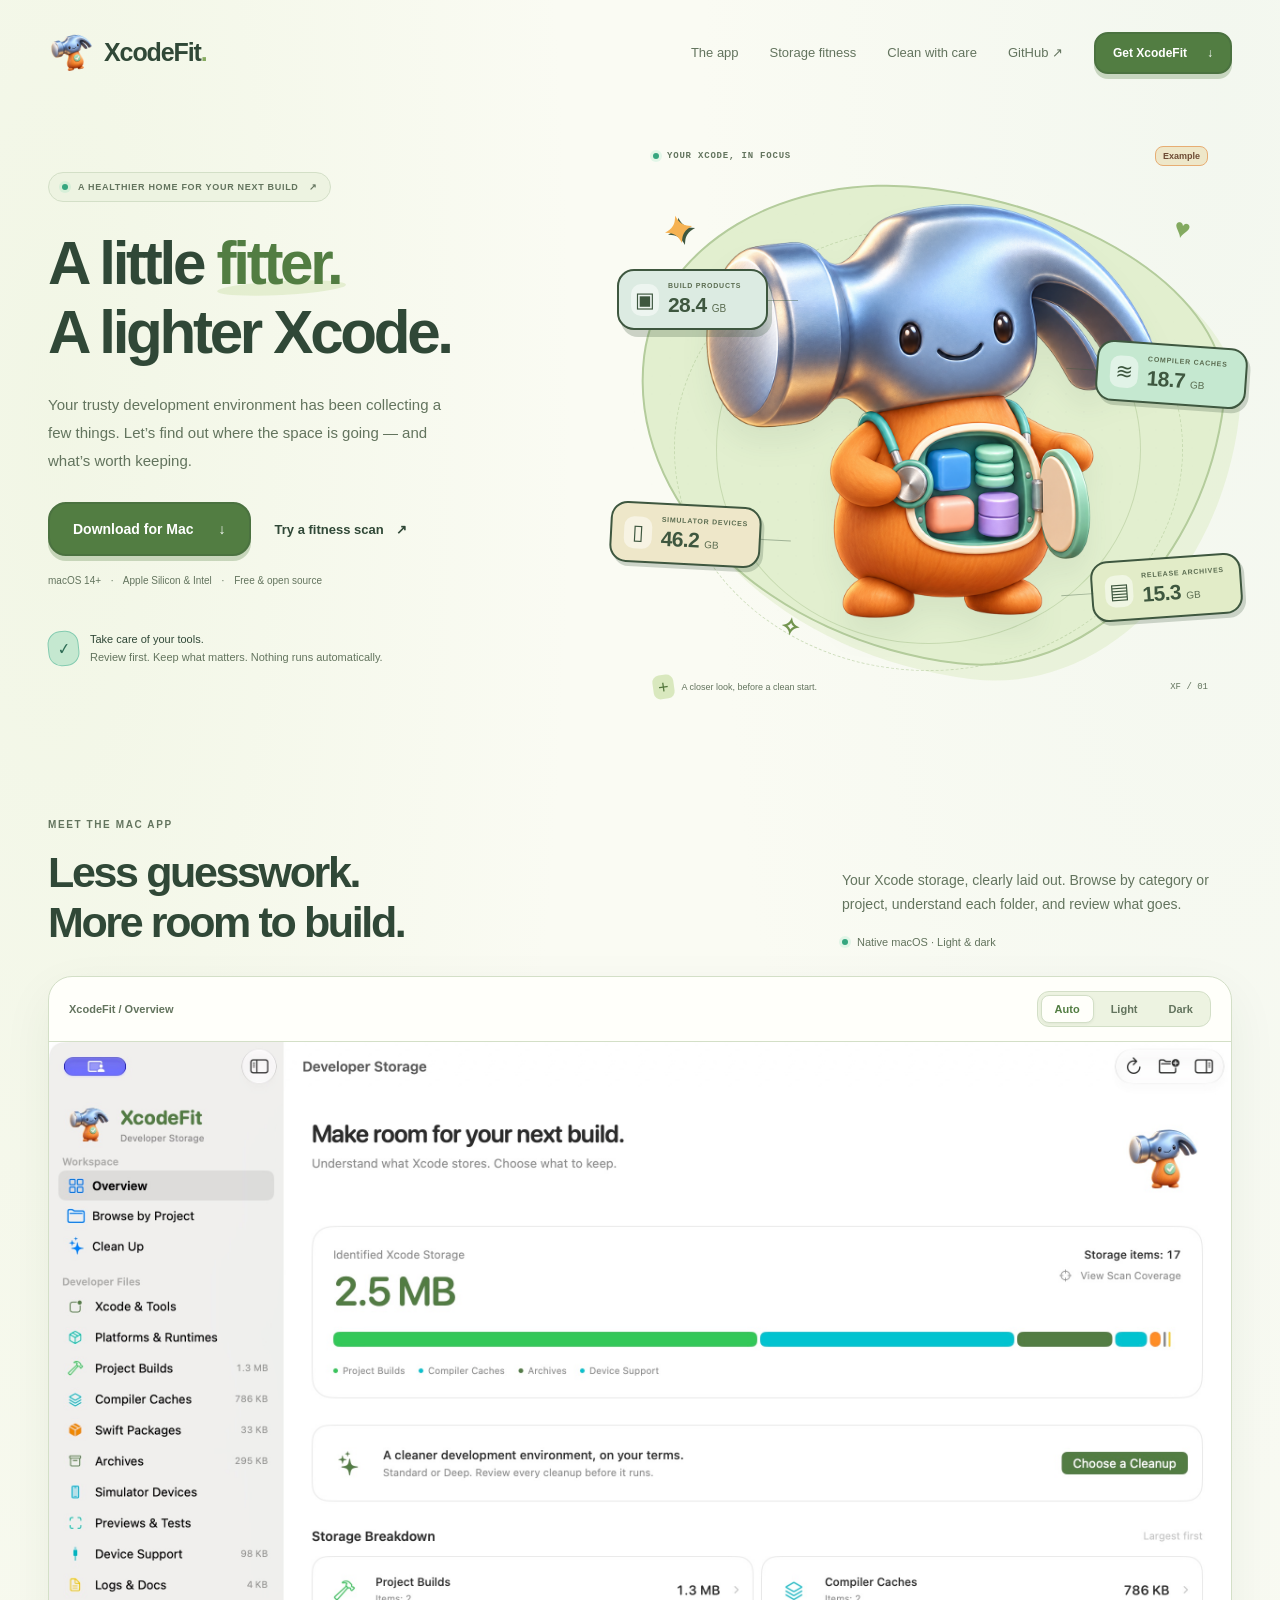
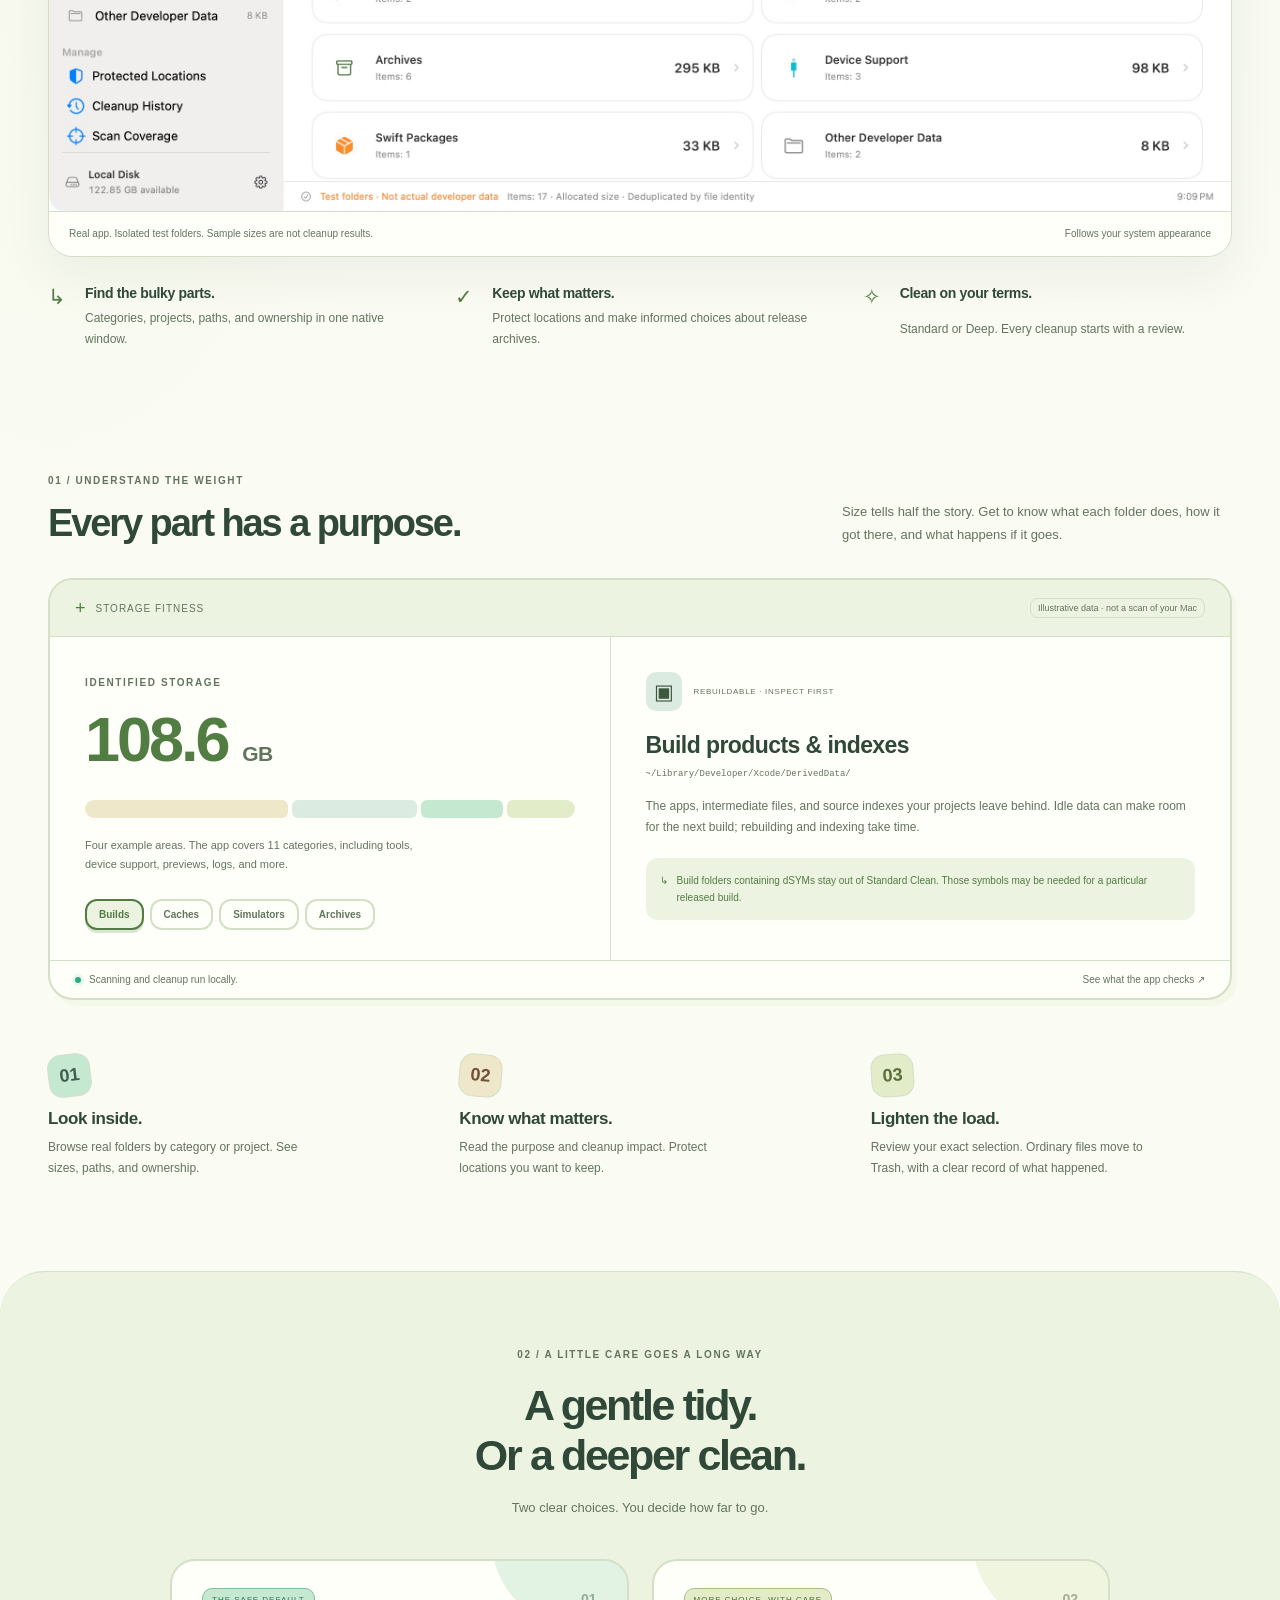
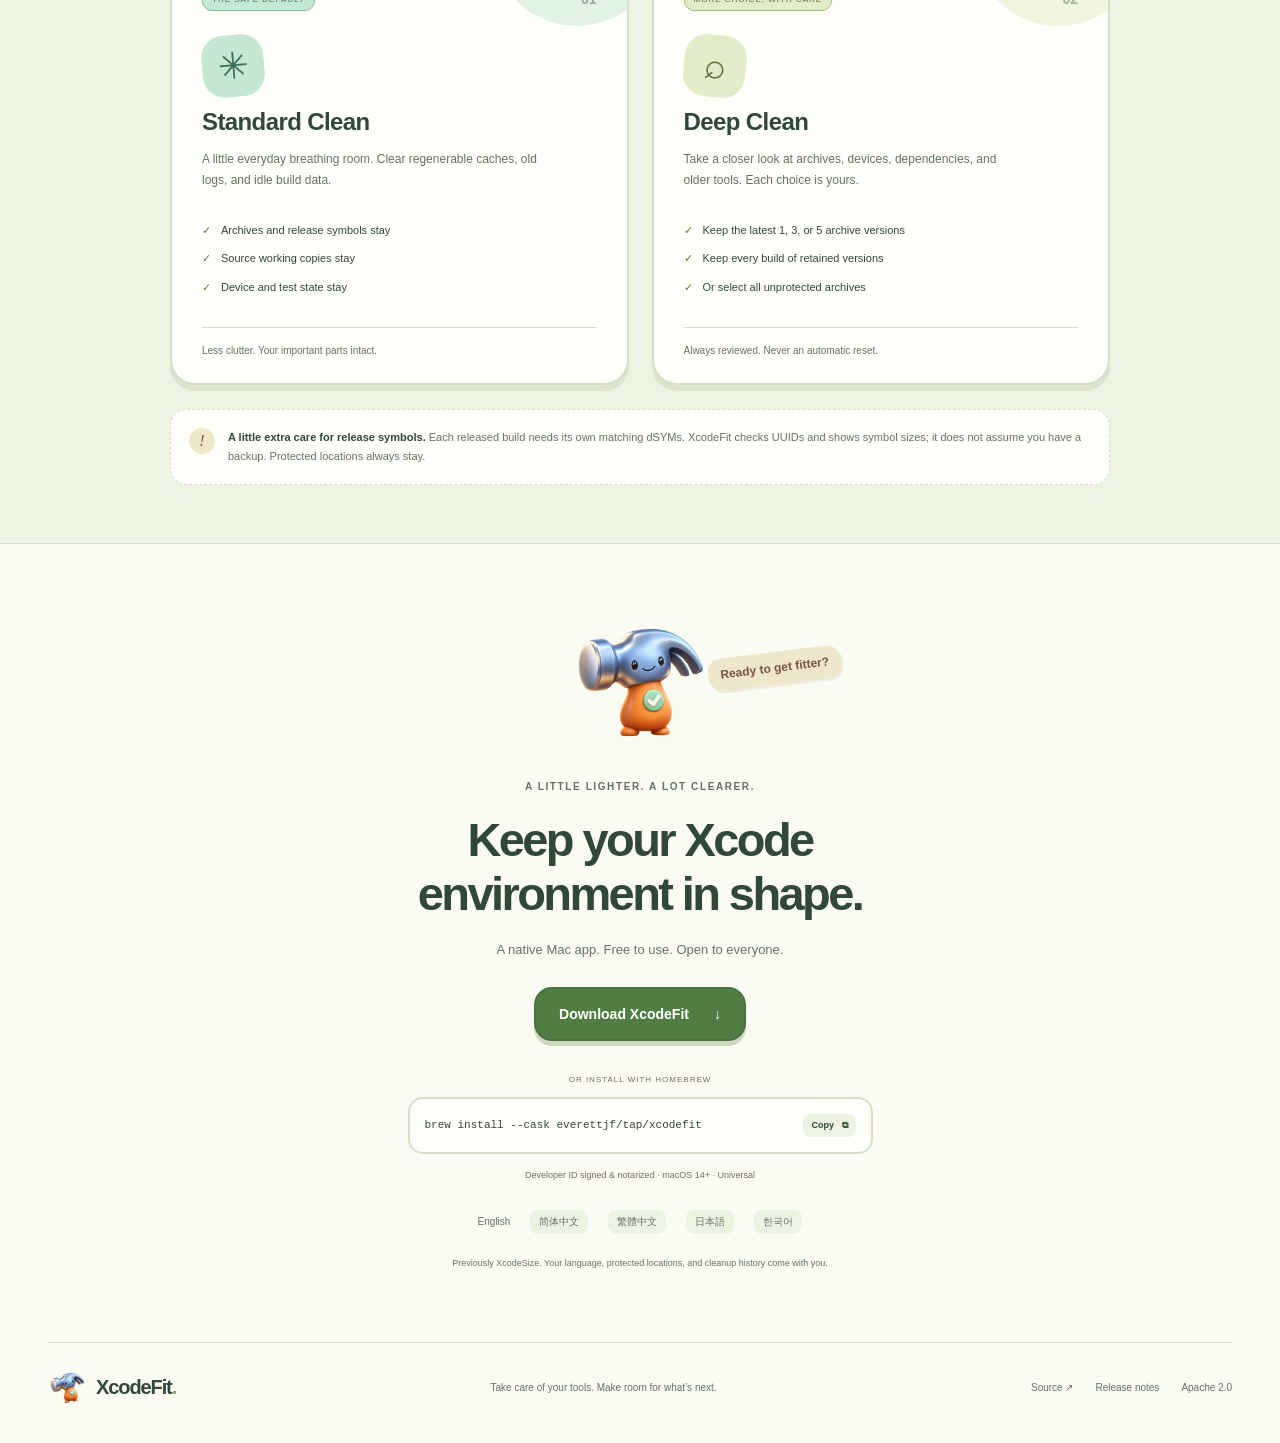
==== web/index.html @ 90e0c16e "Use version-independent download and release links" ====
<!doctype html>
<!-- SPDX-License-Identifier: Apache-2.0 -->
<html lang="en">
<head>
  <meta charset="utf-8"><meta name="viewport" content="width=device-width, initial-scale=1">
  <meta name="color-scheme" content="light dark">
  <meta name="theme-color" content="#fafbf3" media="(prefers-color-scheme: light)"><meta name="theme-color" content="#171717" media="(prefers-color-scheme: dark)">
  <title>XcodeFit — A little fitter. A lighter Xcode.</title>
  <meta name="description" content="Get your Xcode storage in shape. Find bulky builds, caches, simulators and archives, understand their purpose, and clean up with care. Free and open source for Mac.">
  <link rel="canonical" href="https://xnu.app/xcodefit/">
  <meta property="og:title" content="XcodeFit — A little fitter. A lighter Xcode."><meta property="og:description" content="A lighter, fitter home for Xcode. See what's taking space, understand what matters, and choose what to keep."><meta property="og:type" content="website"><meta property="og:url" content="https://xnu.app/xcodefit/"><meta property="og:image" content="https://xnu.app/xcodefit/assets/app-icon.png">
  <link rel="icon" type="image/png" href="assets/app-icon.png"><link rel="stylesheet" href="styles.css?v=e6786cfa52b4"><script src="app.js?v=5af89e132261" defer></script>
</head>
<body>
<a class="skip-link" href="#main">Skip to content</a>
<header class="site-header wrap"><a class="brand" href="#" aria-label="XcodeFit home"><img src="assets/app-icon.png" width="48" height="48" alt=""><span>XcodeFit<span class="brand-dot">.</span></span></a><nav aria-label="Main navigation"><a href="#app">The app</a><a href="#checkup">Storage fitness</a><a href="#care">Clean with care</a><a class="github-link" href="https://github.com/everettjf/xcodefit">GitHub ↗</a><a class="button small" href="#download">Get XcodeFit <span aria-hidden="true">↓</span></a></nav></header>
<main id="main">
<section class="hero wrap" aria-labelledby="hero-title">
  <div class="hero-copy"><a class="eyebrow release-link" href="https://github.com/everettjf/homebrew-tap/releases?q=xcodefit&amp;expanded=true"><span class="status-dot"></span> A HEALTHIER HOME FOR YOUR NEXT BUILD <span aria-hidden="true">↗</span></a>
    <h1 id="hero-title">A little <em>fitter.</em><br>A lighter Xcode.</h1>
    <p class="hero-description">Your trusty development environment has been collecting a few things. Let’s find out where the space is going — and what’s worth keeping.</p>
    <div class="hero-actions"><a class="button" href="https://github.com/everettjf/homebrew-tap/releases?q=xcodefit&amp;expanded=true">Download for Mac <span aria-hidden="true">↓</span></a><button class="text-button" id="start-checkup">Try a fitness scan <span aria-hidden="true">↗</span></button></div>
    <p class="requirements">macOS 14+ <span>·</span> Apple Silicon & Intel <span>·</span> Free & open source</p>
    <div class="quiet-promise"><span class="shield" aria-hidden="true">✓</span><p><strong>Take care of your tools.</strong><br>Review first. Keep what matters. Nothing runs automatically.</p></div>
  </div>
  <div class="checkup-scene" aria-label="Illustrative Xcode storage fitness scan. Select a storage area to learn what it stores.">
    <span class="scene-sticker sticker-star" aria-hidden="true">✦</span><span class="scene-sticker sticker-heart" aria-hidden="true">♥</span><span class="scene-sticker sticker-sparkle" aria-hidden="true">✧</span><div class="scene-grid" aria-hidden="true"></div><div class="orbit orbit-one" aria-hidden="true"></div><div class="orbit orbit-two" aria-hidden="true"></div>
    <div class="scene-label"><span class="status-dot"></span> YOUR XCODE, IN FOCUS <span class="sample-tag">Example</span></div>
    <img class="mascot" src="assets/checkup-mascot.png" width="1280" height="1280" alt="A cheerful, round claw-hammer character opens its belly to reveal colorful storage components, ready to get in shape." fetchpriority="high">
    <div class="scan-line" aria-hidden="true"></div>
    <button class="body-part part-builds" data-part="builds" aria-pressed="true"><span class="part-symbol blue">▣</span><span><small>BUILD PRODUCTS</small><strong>28.4 <i>GB</i></strong></span><span class="part-anchor" aria-hidden="true"></span></button>
    <button class="body-part part-caches" data-part="caches" aria-pressed="false"><span class="part-symbol mint">≋</span><span><small>COMPILER CACHES</small><strong>18.7 <i>GB</i></strong></span><span class="part-anchor" aria-hidden="true"></span></button>
    <button class="body-part part-simulators" data-part="simulators" aria-pressed="false"><span class="part-symbol peach">▯</span><span><small>SIMULATOR DEVICES</small><strong>46.2 <i>GB</i></strong></span><span class="part-anchor" aria-hidden="true"></span></button>
    <button class="body-part part-archives" data-part="archives" aria-pressed="false"><span class="part-symbol violet">▤</span><span><small>RELEASE ARCHIVES</small><strong>15.3 <i>GB</i></strong></span><span class="part-anchor" aria-hidden="true"></span></button>
    <div class="scene-footer"><span class="plus-mark" aria-hidden="true">+</span><span id="scan-status" role="status">A closer look, before a clean start.</span><span class="scene-coordinates" aria-hidden="true">XF / 01</span></div>
  </div>
</section>
<section class="app-showcase wrap" id="app" aria-labelledby="app-title">
  <div class="app-showcase-heading">
    <div><span class="eyebrow">MEET THE MAC APP</span><h2 id="app-title">Less guesswork.<br>More room to build.</h2></div>
    <div class="app-showcase-copy"><p>Your Xcode storage, clearly laid out. Browse by category or project, understand each folder, and review what goes.</p><span class="app-native-note"><span class="status-dot" aria-hidden="true"></span>Native macOS · Light &amp; dark</span></div>
  </div>
  <figure class="app-preview">
    <div class="app-preview-toolbar"><span class="app-preview-label">XcodeFit / Overview</span><div class="appearance-picker" role="group" aria-label="Screenshot appearance"><button type="button" data-app-theme="auto" aria-pressed="true">Auto</button><button type="button" data-app-theme="light" aria-pressed="false">Light</button><button type="button" data-app-theme="dark" aria-pressed="false">Dark</button></div></div>
    <a class="app-screenshot-link" href="assets/screenshots/overview-light.jpg" id="app-screenshot-link" target="_blank" rel="noopener" aria-label="Open full-size XcodeFit overview screenshot">
      <picture id="app-overview-picture">
        <source id="app-overview-dark" media="(prefers-color-scheme: dark)" srcset="assets/screenshots/overview-dark.jpg">
        <img src="assets/screenshots/overview-light.jpg" alt="XcodeFit’s native overview with storage categories, folder sizes, scan coverage, and cleanup access. Captured using isolated test folders." width="2520" height="1640" loading="lazy" decoding="async">
      </picture>
      <span class="app-screenshot-hint" aria-hidden="true">View full size ↗</span>
    </a>
    <figcaption><span>Real app. Isolated test folders. Sample sizes are not cleanup results.</span><span id="preview-appearance" role="status">Follows your system appearance</span></figcaption>
  </figure>
  <div class="app-highlights"><div><span aria-hidden="true">↳</span><h3>Find the bulky parts.</h3><p>Categories, projects, paths, and ownership in one native window.</p></div><div><span aria-hidden="true">✓</span><h3>Keep what matters.</h3><p>Protect locations and make informed choices about release archives.</p></div><div><span aria-hidden="true">✧</span><h3>Clean on your terms.</h3><p>Standard or Deep. Every cleanup starts with a review.</p></div></div>
</section>
<section class="report-section wrap" id="checkup" aria-labelledby="report-title">
  <div class="report-heading"><span class="eyebrow">01 / UNDERSTAND THE WEIGHT</span><h2 id="report-title">Every part has a purpose.</h2><p>Size tells half the story. Get to know what each folder does, how it got there, and what happens if it goes.</p></div>
  <div class="report" aria-label="Interactive example report">
    <div class="report-top"><span><span class="plus-mark" aria-hidden="true">+</span> STORAGE FITNESS</span><span class="sample-tag">Illustrative data · not a scan of your Mac</span></div>
    <div class="report-content"><div class="report-summary"><span class="eyebrow">IDENTIFIED STORAGE</span><div class="total">108.6 <span>GB</span></div><div class="storage-bar" aria-label="Example storage: simulators 46.2 GB, builds 28.4 GB, caches 18.7 GB, archives 15.3 GB"><i class="peach"></i><i class="blue"></i><i class="mint"></i><i class="violet"></i></div><p>Four example areas. The app covers 11 categories, including tools, device support, previews, logs, and more.</p><div class="report-tabs" role="tablist" aria-label="Storage area"><button id="tab-builds" data-report-part="builds" role="tab" aria-selected="true" aria-controls="part-detail">Builds</button><button id="tab-caches" data-report-part="caches" role="tab" aria-selected="false" aria-controls="part-detail" tabindex="-1">Caches</button><button id="tab-simulators" data-report-part="simulators" role="tab" aria-selected="false" aria-controls="part-detail" tabindex="-1">Simulators</button><button id="tab-archives" data-report-part="archives" role="tab" aria-selected="false" aria-controls="part-detail" tabindex="-1">Archives</button></div></div>
    <div class="part-detail" id="part-detail" role="tabpanel" aria-labelledby="tab-builds" tabindex="0"><div class="detail-title"><span class="part-symbol blue" id="detail-icon" aria-hidden="true">▣</span><span class="detail-tag" id="detail-tag">REBUILDABLE · INSPECT FIRST</span></div><h3 id="detail-name">Build products & indexes</h3><code id="detail-path">~/Library/Developer/Xcode/DerivedData/</code><p id="detail-description">The apps, intermediate files, and source indexes your projects leave behind. Idle data can make room for the next build; rebuilding and indexing take time.</p><div class="care-note"><span aria-hidden="true">↳</span><span id="detail-care">Build folders containing dSYMs stay out of Standard Clean. Those symbols may be needed for a particular released build.</span></div></div></div>
    <div class="report-bottom"><span><span class="status-dot"></span> Scanning and cleanup run locally.</span><a href="https://github.com/everettjf/xcodefit/blob/main/docs/STORAGE.md#browse">See what the app checks ↗</a></div>
  </div>
</section>
<section class="process wrap" aria-label="How XcodeFit works"><div><span class="step-number">01</span><h3>Look inside.</h3><p>Browse real folders by category or project. See sizes, paths, and ownership.</p></div><div><span class="step-number">02</span><h3>Know what matters.</h3><p>Read the purpose and cleanup impact. Protect locations you want to keep.</p></div><div><span class="step-number">03</span><h3>Lighten the load.</h3><p>Review your exact selection. Ordinary files move to Trash, with a clear record of what happened.</p></div></section>
<section class="care-section" id="care"><div class="wrap"><div class="section-intro"><span class="eyebrow">02 / A LITTLE CARE GOES A LONG WAY</span><h2>A gentle tidy.<br>Or a deeper clean.</h2><p>Two clear choices. You decide how far to go.</p></div><div class="care-cards"><article class="care-card standard"><div class="card-top"><span class="pill">THE SAFE DEFAULT</span><span class="card-number">01</span></div><span class="care-icon" aria-hidden="true">✳</span><h3>Standard Clean</h3><p>A little everyday breathing room. Clear regenerable caches, old logs, and idle build data.</p><ul><li>Archives and release symbols stay</li><li>Source working copies stay</li><li>Device and test state stay</li></ul><div class="card-foot">Less clutter. Your important parts intact.</div></article><article class="care-card deep"><div class="card-top"><span class="pill">MORE CHOICE, WITH CARE</span><span class="card-number">02</span></div><span class="care-icon" aria-hidden="true">⌕</span><h3>Deep Clean</h3><p>Take a closer look at archives, devices, dependencies, and older tools. Each choice is yours.</p><ul><li>Keep the latest 1, 3, or 5 archive versions</li><li>Keep every build of retained versions</li><li>Or select all unprotected archives</li></ul><div class="card-foot">Always reviewed. Never an automatic reset.</div></article></div><div class="symbol-note"><span class="symbol-badge" aria-hidden="true">!</span><p><strong>A little extra care for release symbols.</strong> Each released build needs its own matching dSYMs. XcodeFit checks UUIDs and shows symbol sizes; it does not assume you have a backup. Protected locations always stay.</p></div></div></section>
<section class="download-section wrap" id="download" aria-labelledby="download-title"><div class="download-art"><img src="assets/app-icon.png" width="180" height="180" alt="XcodeFit's smiling, chubby claw-hammer app icon" loading="lazy"><span class="handwritten">Ready to get fitter?</span></div><span class="eyebrow">A LITTLE LIGHTER. A LOT CLEARER.</span><h2 id="download-title">Keep your Xcode<br>environment in shape.</h2><p>A native Mac app. Free to use. Open to everyone.</p><a class="button" href="https://github.com/everettjf/homebrew-tap/releases?q=xcodefit&amp;expanded=true">Download XcodeFit<span aria-hidden="true">↓</span></a><div class="install"><span>OR INSTALL WITH HOMEBREW</span><div class="terminal"><code id="install-command">brew install --cask everettjf/tap/xcodefit</code><button id="copy-command" aria-label="Copy Homebrew install command">Copy <span aria-hidden="true">⧉</span></button></div><span id="copy-status" role="status">Developer ID signed & notarized · macOS 14+ · Universal</span></div><div class="languages" aria-label="App languages">English <span>简体中文</span><span>繁體中文</span><span>日本語</span><span>한국어</span></div><p class="migration-note">Previously XcodeSize. Your language, protected locations, and cleanup history come with you.</p></section>
</main>
<footer class="site-footer wrap"><a class="brand" href="#"><img src="assets/app-icon.png" width="40" height="40" alt=""><span>XcodeFit<span class="brand-dot">.</span></span></a><p>Take care of your tools. Make room for what’s next.</p><div><a href="https://github.com/everettjf/xcodefit">Source ↗</a><a href="https://github.com/everettjf/homebrew-tap/releases?q=xcodefit&amp;expanded=true">Release notes</a><a href="https://github.com/everettjf/xcodefit/blob/main/LICENSE">Apache 2.0</a></div></footer>
</body></html>
---- web/styles.css ----
/* SPDX-License-Identifier: Apache-2.0 */
:root{color-scheme:light dark;--bg:#fafbf3;--surface:#fffffa;--soft:#edf3e1;--ink:#304837;--muted:#63745e;--accent:#527d42;--line:#d3dfc7;--mint:#c5e8d0;--blue:#dcebe2;--peach:#eee7c9;--violet:#e2ecc8;--shadow:0 8px 0 #78946018;--hero:#dcecc9;--note:#f3efda;--paper:#fffffa;--sticker-ink:#3e573f;--scene-fill:#e2efcf;--scene-edge:#b4cc9c;--scene-glow:#edf3dd;--pink:#d9e8be}
*{box-sizing:border-box}html{scroll-behavior:smooth;scroll-padding-top:45px}body{margin:0;background:var(--bg);color:var(--ink);font-family:-apple-system,BlinkMacSystemFont,"Segoe UI",sans-serif;-webkit-font-smoothing:antialiased}a{color:inherit;text-decoration:none}button{font:inherit;color:inherit;cursor:pointer}button,a{-webkit-tap-highlight-color:transparent}button:focus-visible,a:focus-visible,[tabindex]:focus-visible{outline:3px solid var(--accent);outline-offset:5px}button{border:0}img{display:block;max-width:100%;height:auto}p{line-height:1.75}h1,h2,h3,p{margin:0}h1,h2{font-weight:520;letter-spacing:-.055em}h3{letter-spacing:-.025em}code{font-family:ui-monospace,SFMono-Regular,Menlo,monospace}.wrap{width:min(1200px,calc(100% - 96px));margin-inline:auto}.skip-link{position:fixed;top:-100px;left:20px;z-index:99;padding:15px;background:var(--surface)}.skip-link:focus{top:12px}.site-header{height:110px;display:flex;align-items:center;justify-content:space-between}.brand{display:inline-flex;align-items:center;gap:8px;font-size:25px;letter-spacing:-1.1px;font-weight:700}.brand-dot{color:var(--accent)}.site-header nav{display:flex;gap:31px;align-items:center;font-size:13px;font-weight:500}.site-header nav>a:not(.button){color:var(--muted)}.site-header nav>a:hover{color:var(--accent)}.button{background:var(--accent);color:#fff;display:inline-flex;align-items:center;justify-content:center;gap:25px;border-radius:9px;padding:17px 23px;font-size:14px;font-weight:600;box-shadow:0 4px 9px #15543f12;transition:transform .2s,box-shadow .2s}.button:hover{transform:translateY(-2px);box-shadow:0 8px 20px #15543f26}.button.small{padding:12px 17px;font-size:12px;gap:20px}.eyebrow{font-size:10px;font-weight:600;letter-spacing:1.6px;color:var(--muted)}.status-dot{display:inline-block;width:6px;height:6px;border-radius:50%;background:#63a588;box-shadow:0 0 0 3px #63a58812;flex-shrink:0}.hero{display:grid;grid-template-columns:1fr 1.08fr;gap:15px;align-items:center;min-height:660px;padding:39px 0 70px}.hero-copy{padding-bottom:5px;position:relative;z-index:2}.release-link{display:inline-flex;align-items:center;gap:10px;font-size:9px;letter-spacing:1.1px}.hero h1{font-size:clamp(50px,4.7vw,68px);line-height:1.08;margin:27px 0 24px}.hero h1 em{font-family:Georgia,"Times New Roman",serif;color:var(--accent);font-weight:400;letter-spacing:-3.5px}.hero-description{font-size:15px;color:var(--muted);max-width:410px;line-height:1.85}.hero-actions{display:flex;gap:24px;align-items:center;margin-top:28px}.text-button{background:none;padding:12px 0;font-size:13px;font-weight:600;display:inline-flex;gap:12px}.text-button:hover{color:var(--accent)}.requirements{font-size:10px;color:var(--muted);margin-top:16px}.requirements span{margin-inline:7px}.quiet-promise{display:flex;gap:11px;margin-top:40px;align-items:center}.quiet-promise p{font-size:11px;line-height:1.65;color:var(--muted)}.quiet-promise strong{color:var(--ink);font-weight:500}.shield{width:31px;height:35px;display:grid;place-items:center;background:var(--soft);border:1px solid var(--line);border-radius:8px 8px 12px 12px;color:var(--accent)}.checkup-scene{position:relative;height:555px;isolation:isolate;border-radius:30px;background:radial-gradient(ellipse at 50% 47%,var(--hero) 0%,transparent 68%)}.scene-grid{position:absolute;inset:25px 0;background-image:radial-gradient(var(--line) .9px,transparent .9px);background-size:18px 18px;mask-image:radial-gradient(ellipse,#000 15%,transparent 70%);z-index:-2}.orbit{position:absolute;border:1px solid var(--line);border-radius:50%;z-index:-1;left:15%;right:15%;top:20%;bottom:10%}.orbit-two{inset:15% 8% 5%;border-style:dashed;opacity:.5}.mascot{width:495px;height:495px;object-fit:contain;position:absolute;top:20px;left:50%;transform:translateX(-50%);animation:breathe 6s ease-in-out infinite;filter:drop-shadow(0 18px 13px #254a3610)}.scene-label{position:absolute;top:2px;left:28px;right:24px;display:flex;gap:8px;align-items:center;font-family:ui-monospace,monospace;font-size:9px;letter-spacing:.8px;color:var(--muted)}.sample-tag{font:9px -apple-system,BlinkMacSystemFont,sans-serif;color:var(--muted);background:var(--soft);border:1px solid var(--line);padding:4px 7px;border-radius:4px;letter-spacing:0}.scene-label .sample-tag{margin-left:auto}.body-part{position:absolute;z-index:3;background:var(--paper);border:1px solid var(--line);box-shadow:var(--shadow);border-radius:10px;display:flex;align-items:center;gap:9px;text-align:left;padding:11px 12px;min-width:151px;transition:transform .25s,border-color .25s}.body-part:hover,.body-part[aria-pressed=true]{transform:translateY(-3px);border-color:var(--accent)}.body-part small{display:block;font-size:7px;letter-spacing:.75px;color:var(--muted);margin-bottom:4px;font-weight:600}.body-part strong{font-size:21px;font-weight:550;letter-spacing:-.6px;font-variant-numeric:tabular-nums}.body-part i{font-size:10px;font-style:normal;letter-spacing:0;color:var(--muted);font-weight:400}.part-symbol{display:inline-grid;place-items:center;flex-shrink:0;width:28px;height:32px;border-radius:7px;font-size:21px;color:#34534c}.blue{background:var(--blue)}.mint{background:var(--mint)}.peach{background:var(--peach)}.violet{background:var(--violet)}.part-builds{top:130px;left:-8px}.part-caches{top:200px;right:-15px}.part-simulators{bottom:134px;left:-15px}.part-archives{bottom:81px;right:-10px}.part-anchor{position:absolute;width:32px;height:1px;top:50%;background:var(--line);pointer-events:none}.part-builds .part-anchor,.part-simulators .part-anchor{right:-32px}.part-caches .part-anchor,.part-archives .part-anchor{left:-32px}.scene-footer{position:absolute;bottom:0;left:28px;right:24px;border-top:1px solid var(--line);padding-top:16px;display:flex;align-items:center;gap:8px;color:var(--muted);font-size:9px}.plus-mark{font-size:18px;color:var(--accent);line-height:1}.scene-coordinates{margin-left:auto;font:9px ui-monospace,monospace}.scan-line{display:none;position:absolute;z-index:2;left:10%;right:10%;height:1px;background:var(--accent);box-shadow:0 0 18px 5px #4fc69c40;pointer-events:none}.is-scanning .scan-line{display:block;animation:scan 2.6s ease-in-out}.is-scanning .body-part{animation:check-pulse 1.3s ease-in-out 2}.report-section{padding-top:50px;scroll-margin-top:30px}.report-heading{display:grid;grid-template-columns:1fr 1fr;gap:15px 40px;margin-bottom:31px}.report-heading>.eyebrow{grid-column:1/-1}.report-heading h2{font-size:38px;line-height:1.2}.report-heading p{font-size:13px;color:var(--muted);max-width:390px;justify-self:end}.report{background:var(--surface);border:1px solid var(--line);border-radius:16px;overflow:hidden;box-shadow:var(--shadow)}.report-top,.report-bottom{display:flex;justify-content:space-between;align-items:center;padding:18px 25px;border-bottom:1px solid var(--line);gap:15px}.report-top>span:first-child{display:flex;align-items:center;gap:9px;font-size:10px;letter-spacing:1px;color:var(--muted)}.report-content{display:grid;grid-template-columns:.95fr 1.05fr}.report-summary{padding:35px 35px 30px;border-right:1px solid var(--line)}.total{font-size:63px;font-weight:500;letter-spacing:-3px;margin-top:12px;font-variant-numeric:tabular-nums;line-height:1.2}.total>span{font-size:21px;color:var(--muted);letter-spacing:-.5px}.storage-bar{display:flex;gap:3px;height:13px;margin-top:22px;border-radius:4px;overflow:hidden}.storage-bar i:nth-child(1){width:42.54%}.storage-bar i:nth-child(2){width:26.15%}.storage-bar i:nth-child(3){width:17.22%}.storage-bar i:nth-child(4){width:14.09%}.report-summary p{font-size:11px;color:var(--muted);margin-top:18px;max-width:350px}.report-tabs{display:flex;flex-wrap:wrap;gap:6px;margin-top:25px}.report-tabs button{border:1px solid var(--line);background:var(--surface);padding:8px 12px;border-radius:5px;font-size:10px;color:var(--muted)}.report-tabs button[aria-selected=true]{color:var(--accent);background:var(--soft);border-color:var(--accent)}.part-detail{padding:35px 35px 28px}.detail-title{display:flex;align-items:center;gap:12px;margin-bottom:21px}.detail-tag{font-size:8px;letter-spacing:.7px;color:var(--muted)}.part-detail h3{font-size:23px;font-weight:550;margin-bottom:10px}.part-detail code{display:block;overflow-wrap:anywhere;font-size:9px;color:var(--muted)}.part-detail p{font-size:12px;color:var(--muted);margin-top:17px}.care-note{display:flex;gap:9px;border-top:1px solid var(--line);padding-top:17px;margin-top:20px;font-size:10px;line-height:1.7;color:var(--accent)}.report-bottom{border-bottom:0;border-top:1px solid var(--line);font-size:10px;color:var(--muted);padding-block:13px}.report-bottom>span{display:flex;gap:8px;align-items:center}.report-bottom a:hover{color:var(--accent)}.process{display:grid;grid-template-columns:repeat(3,1fr);gap:50px;padding-top:54px;padding-bottom:92px}.step-number{font-family:Georgia,serif;font-style:italic;font-size:23px;color:var(--accent)}.process h3{font-size:17px;font-weight:550;margin-top:12px}.process p{font-size:12px;color:var(--muted);margin-top:8px;max-width:280px}.care-section{background:var(--soft);border-top:1px solid var(--line);border-bottom:1px solid var(--line);padding:72px 0 58px}.section-intro{text-align:center}.section-intro h2{font-size:43px;line-height:1.15;margin-top:19px}.section-intro p{color:var(--muted);font-size:13px;margin-top:17px}.care-cards{display:grid;grid-template-columns:1fr 1fr;gap:23px;max-width:940px;margin:39px auto 0}.care-card{background:var(--surface);border:1px solid var(--line);border-radius:12px;padding:27px 30px}.card-top{display:flex;justify-content:space-between;align-items:center}.pill{font-size:8px;letter-spacing:1px;color:var(--accent);background:var(--soft);border:1px solid var(--line);padding:6px 9px;border-radius:5px}.deep .pill{color:#8d7053;background:var(--note)}.card-number{font-size:10px;color:var(--muted)}.care-icon{font-size:37px;font-weight:300;display:block;margin-top:24px;color:var(--accent)}.deep .care-icon{color:#839b62}.care-card h3{font-size:24px;font-weight:550;margin-top:11px}.care-card p{font-size:12px;line-height:1.8;color:var(--muted);margin-top:13px;max-width:340px;min-height:45px}.care-card ul{list-style:none;padding:0;margin:22px 0 25px;font-size:11px;line-height:2.6}.care-card li:before{content:'✓';color:var(--accent);margin-right:10px}.card-foot{font-size:10px;color:var(--muted);border-top:1px solid var(--line);padding-top:17px}.symbol-note{max-width:940px;display:flex;align-items:flex-start;gap:13px;margin:24px auto 0}.symbol-badge{border:1px solid var(--line);color:var(--muted);font:italic 16px Georgia,serif;width:26px;height:26px;display:grid;place-items:center;border-radius:50%;flex-shrink:0}.symbol-note p{font-size:11px;color:var(--muted)}.symbol-note strong{font-weight:550;color:var(--ink)}.download-section{text-align:center;padding:65px 0 70px}.download-art{display:flex;justify-content:center;position:relative;margin-bottom:19px}.download-art img{width:133px;animation:little-wave 8s ease-in-out infinite}.handwritten{position:absolute;left:calc(50% + 68px);top:43px;font:italic 15px Georgia,serif;color:var(--accent);transform:rotate(-7deg)}.download-section h2{font-size:47px;line-height:1.15;margin-top:19px}.download-section>p:not(.migration-note){font-size:13px;color:var(--muted);margin:18px 0 25px}.install{max-width:465px;margin:27px auto 0}.install>span:first-child{font-size:8px;letter-spacing:1px;color:var(--muted)}.terminal{display:flex;align-items:center;justify-content:space-between;gap:12px;border:1px solid var(--line);background:var(--surface);border-radius:8px;padding:15px 15px;margin:11px 0 10px;text-align:left}.terminal code{font-size:11px;overflow-wrap:anywhere}.terminal button{background:var(--soft);border-radius:4px;padding:6px 8px;font-size:9px;white-space:nowrap}.terminal button span{margin-left:5px}#copy-status{font-size:9px;color:var(--muted)}.languages{display:flex;gap:20px;justify-content:center;color:var(--muted);font-size:10px;margin-top:28px}.migration-note{font-size:9px;color:var(--muted);margin-top:22px}.site-footer{border-top:1px solid var(--line);display:flex;align-items:center;justify-content:space-between;gap:25px;padding:25px 0 35px}.site-footer .brand{font-size:20px}.site-footer>p{font-size:10px;color:var(--muted)}.site-footer>div{display:flex;gap:22px;font-size:10px;color:var(--muted)}.site-footer a:hover{color:var(--accent)}
@keyframes breathe{0%,100%{transform:translateX(-50%) translateY(0)}50%{transform:translateX(-50%) translateY(-7px)}}@keyframes scan{0%{top:15%;opacity:0}10%{opacity:1}90%{opacity:1}100%{top:88%;opacity:0}}@keyframes check-pulse{50%{border-color:var(--accent);box-shadow:0 0 0 4px #63a58815}}@keyframes little-wave{0%,90%,100%{transform:rotate(0)}93%{transform:rotate(-5deg)}96%{transform:rotate(4deg)}}
@media(prefers-color-scheme:dark){:root{--bg:#171717;--surface:#202020;--soft:#262626;--ink:#ededeb;--muted:#aeaeaa;--accent:#b4ce91;--line:#3c3c3c;--hero:#262626;--paper:#242424;--note:#2d2b24;--shadow:0 8px 0 #00000030;--mint:#c1d5c5;--blue:#d1d9d4;--peach:#ddd6bd;--violet:#cbd5b7;--pink:#42483b;--sticker-ink:#deded9;--scene-fill:#232323;--scene-edge:#3c3c3c;--scene-glow:#333333}.button{color:#263023}.mascot{filter:drop-shadow(0 15px 12px #00000030)}}
@media(min-width:1450px){.hero{gap:60px}.hero h1{font-size:72px}}
@media(max-width:1050px){.wrap{width:calc(100% - 64px)}.hero{gap:10px}.hero h1{font-size:52px}.hero-description{font-size:13px;max-width:330px}.hero-actions{gap:15px}.hero-actions .button{padding:15px 18px;font-size:12px;gap:15px}.checkup-scene{height:520px}.mascot{width:440px;height:440px;top:42px;max-width:none}.body-part{min-width:130px;padding:9px;gap:7px}.body-part small{font-size:6px}.body-part strong{font-size:19px}.part-symbol{width:24px;height:29px}.part-builds{left:-8px;top:140px}.part-caches{right:-8px;top:210px}.part-simulators{left:-8px;bottom:110px}.part-archives{right:-8px;bottom:65px}.part-anchor{width:15px}.part-builds .part-anchor,.part-simulators .part-anchor{right:-15px}.part-caches .part-anchor,.part-archives .part-anchor{left:-15px}.requirements{font-size:8px}.scene-label{font-size:8px;left:10px;right:8px}.scene-footer{left:8px;right:8px;font-size:8px}.report-heading h2{font-size:33px}.site-header nav{gap:20px}.site-footer>p{display:none}}
@media(max-width:760px){.wrap{width:calc(100% - 40px)}.site-header{height:85px}.brand{font-size:23px}.site-header nav{gap:16px}.site-header nav>a:not(.button){display:none}.hero{display:flex;flex-direction:column;align-items:stretch;padding:26px 0 30px;gap:30px}.hero-copy{text-align:center}.hero h1{font-size:56px;margin-top:22px}.hero-description{max-width:390px;margin-inline:auto;font-size:14px}.hero-actions{justify-content:center;margin-top:25px}.hero-actions .button{padding:16px 21px}.requirements{font-size:9px}.quiet-promise{justify-content:center;margin-top:25px;text-align:left}.checkup-scene{height:525px;width:min(100%,510px);align-self:center}.mascot{width:480px;height:480px;top:22px;max-width:100%}.scene-label{left:14px;right:14px;top:8px}.body-part{min-width:135px}.part-builds{left:0;top:150px}.part-caches{right:0;top:220px}.part-simulators{left:0;bottom:115px}.part-archives{right:0;bottom:65px}.scene-footer{left:10px;right:10px}.report-section{padding-top:37px}.report-heading{display:block;margin-bottom:23px}.report-heading h2{font-size:32px;margin:15px 0 13px}.report-heading p{max-width:420px;justify-self:auto;font-size:12px}.report-top{padding:15px 17px}.report-top .sample-tag{font-size:8px;max-width:150px;text-align:right;line-height:1.4}.report-content{display:block}.report-summary{border-right:0;border-bottom:1px solid var(--line);padding:25px}.total{font-size:55px}.part-detail{padding:27px 25px}.report-bottom{padding:13px 17px;font-size:8px;flex-wrap:wrap}.process{gap:22px;padding-top:35px;padding-bottom:50px}.process h3{font-size:14px}.process p{font-size:10px}.step-number{font-size:20px}.care-section{padding:48px 0 35px}.section-intro h2{font-size:36px}.section-intro .eyebrow{font-size:8px}.care-cards{grid-template-columns:1fr;gap:17px;margin-top:29px}.care-card{padding:23px 25px}.care-card p{min-height:0;max-width:none}.care-icon{margin-top:17px}.care-card ul{margin:17px 0}.symbol-note p{font-size:10px}.download-section{padding:40px 0 45px}.download-section h2{font-size:37px}.handwritten{font-size:12px;left:calc(50% + 53px);top:37px}.terminal code{font-size:9px}.languages{gap:14px;font-size:9px}.site-footer{flex-wrap:wrap;justify-content:center;padding-top:23px;gap:13px}.site-footer>div{width:100%;justify-content:center;gap:25px;font-size:9px}.site-footer .brand{font-size:22px}}
@media(max-width:390px){.hero h1{font-size:49px}.release-link{font-size:7px}.checkup-scene{height:480px}.mascot{width:420px;height:420px;top:30px}.body-part{min-width:118px}.body-part small{font-size:5.5px}.part-symbol{width:21px;font-size:17px}.body-part strong{font-size:17px}.part-builds{top:135px}.part-caches{top:195px}.part-simulators{bottom:110px}.part-archives{bottom:64px}.process{grid-template-columns:1fr;gap:24px}.process>div{display:grid;grid-template-columns:27px 1fr;gap:3px 13px}.process h3{margin-top:0}.process p{grid-column:2;max-width:none}.requirements{font-size:8px}.hero-actions{gap:15px}.hero-actions .text-button{font-size:11px}.handwritten{font-size:10px;left:calc(50% + 45px)}}
@media(prefers-reduced-motion:reduce){html{scroll-behavior:auto}*,*:before,*:after{animation:none!important;transition:none!important}}

/* Bamboo greens and soft paper keep the playful stickers fresh in both appearances. */
body{background-image:radial-gradient(ellipse at 4% 9%,color-mix(in srgb,var(--pink) 26%,transparent),transparent 30%),radial-gradient(ellipse at 95% 2%,color-mix(in srgb,var(--blue) 24%,transparent),transparent 30%)}
h1,h2,h3,.brand{font-family:ui-rounded,"SF Pro Rounded",-apple-system,BlinkMacSystemFont,sans-serif}
h1,h2{font-weight:800;letter-spacing:-.055em}.hero h1{line-height:1.15}.hero h1 em{font-family:inherit;font-style:normal;font-weight:850;color:var(--accent);letter-spacing:inherit;position:relative;white-space:nowrap}.hero h1 em:after{content:'';position:absolute;z-index:-1;height:14px;left:0;right:-5px;bottom:2px;border-radius:50%;background:var(--pink);opacity:.6;transform:rotate(-3deg)}
.site-header{height:105px}.brand{font-weight:850}.brand img{transform:rotate(-8deg)}.brand-dot{color:#87ab60}
.button{border-radius:18px;border:2px solid color-mix(in srgb,var(--accent) 80%,var(--ink));box-shadow:0 5px 0 color-mix(in srgb,var(--accent) 28%,transparent);font-weight:750}.button:hover{transform:translateY(-3px) rotate(-1deg);box-shadow:0 8px 0 color-mix(in srgb,var(--accent) 28%,transparent)}.button:active{transform:translateY(3px);box-shadow:0 1px 0 color-mix(in srgb,var(--accent) 28%,transparent)}.button.small{border-radius:14px}
.release-link{background:var(--soft);border:1px solid var(--line);padding:9px 13px;border-radius:30px;font-weight:650;letter-spacing:.7px}.status-dot{background:#35a67f;box-shadow:0 0 0 3px #67d9a82a}.text-button{font-weight:700}.quiet-promise .shield{background:var(--mint);color:#2e6c55;border:1px solid #83cbb0;transform:rotate(-6deg);border-radius:13px}
.checkup-scene{background:none}.checkup-scene:before{content:'';position:absolute;inset:45px 12px 40px;z-index:-2;background:var(--scene-fill);border:2px solid var(--scene-edge);border-radius:45% 55% 40% 60% / 43% 38% 62% 57%;box-shadow:16px 13px 0 color-mix(in srgb,var(--pink) 45%,transparent);transform:rotate(7deg)}.scene-grid{opacity:.3}.orbit{border-color:var(--scene-edge);opacity:.6}.scene-label{font-weight:650}.scene-label .sample-tag{background:var(--peach);border-color:#e7ad73;color:#6d4b34;border-radius:8px;font-weight:650}.scene-footer{border-top:0}.scene-footer .plus-mark{background:var(--pink);color:#54773d;border-radius:7px;padding:3px 5px;transform:rotate(-8deg)}
.body-part{border:2px solid var(--sticker-ink);border-radius:17px;box-shadow:3px 4px 0 color-mix(in srgb,var(--sticker-ink) 24%,transparent);color:var(--sticker-ink);background:var(--paper)}.body-part small,.body-part i{color:#5a6c50}.body-part strong{font-weight:800}.part-builds{background:var(--blue);transform:rotate(-5deg)}.part-caches{background:var(--mint);transform:rotate(4deg)}.part-simulators{background:var(--peach);transform:rotate(3deg)}.part-archives{background:var(--violet);transform:rotate(-4deg)}.body-part:hover,.body-part[aria-pressed=true]{border-color:var(--sticker-ink);transform:translateY(-5px) rotate(0deg);box-shadow:4px 7px 0 color-mix(in srgb,var(--sticker-ink) 25%,transparent)}.part-symbol{border-radius:10px;background:rgba(255,255,255,.48);color:var(--sticker-ink)}.part-anchor{background:var(--sticker-ink);opacity:.4}
.scene-sticker{position:absolute;z-index:3;pointer-events:none;font-weight:800}.sticker-star{font-size:37px;color:#f6b252;top:66px;left:38px;transform:rotate(-14deg);text-shadow:2px 2px 0 var(--sticker-ink)}.sticker-heart{font-size:27px;right:42px;top:70px;color:#83aa60;transform:rotate(14deg)}.sticker-sparkle{font-size:24px;bottom:58px;left:155px;color:#73954f;transform:rotate(8deg)}
.report{border:2px solid var(--line);border-radius:25px;box-shadow:5px 6px 0 color-mix(in srgb,var(--violet) 24%,transparent)}.report-top{background:var(--soft)}.report-top .plus-mark{color:var(--accent)}.report-summary .total{font-weight:750;color:var(--accent)}.storage-bar{height:18px;border-radius:10px;gap:4px}.storage-bar i{border-radius:6px}.storage-bar .peach{background:var(--peach)}.storage-bar .blue{background:var(--blue)}.storage-bar .mint{background:var(--mint)}.storage-bar .violet{background:var(--violet)}.report-tabs button{border-radius:12px;border-width:2px;font-weight:650}.report-tabs button[aria-selected=true]{box-shadow:0 3px 0 color-mix(in srgb,var(--accent) 20%,transparent)}.detail-title .part-symbol{width:36px;height:39px}.detail-title .blue{background:var(--blue)}.detail-title .mint{background:var(--mint)}.detail-title .peach{background:var(--peach)}.detail-title .violet{background:var(--violet)}.care-note{border-radius:12px;padding:14px;background:var(--soft);border:0}.sample-tag{border-radius:8px}
.process .step-number{display:grid;place-items:center;width:43px;height:43px;border:1px solid var(--line);border-radius:14px;background:var(--mint);color:#415d51;font-family:ui-rounded,-apple-system,sans-serif;font-weight:750;font-style:normal;font-size:18px;transform:rotate(-7deg)}.process>div:nth-child(2) .step-number{background:var(--peach);color:#755038;transform:rotate(5deg)}.process>div:nth-child(3) .step-number{background:var(--violet);color:#596e38;transform:rotate(-4deg)}
.care-section{background:var(--soft);border-radius:45px 45px 0 0}.care-card{border:2px solid var(--line);border-radius:25px;box-shadow:0 6px 0 color-mix(in srgb,var(--accent) 12%,transparent);position:relative;overflow:hidden}.care-card:before{content:'';position:absolute;width:170px;height:170px;border-radius:50%;top:-105px;right:-35px;background:var(--mint);opacity:.5;pointer-events:none}.care-card.deep:before{background:var(--violet)}.care-icon{background:var(--mint);color:#3d715e;width:62px;height:62px;display:grid;place-items:center;border-radius:22px;transform:rotate(-5deg)}.deep .care-icon{background:var(--violet);color:#596e38;transform:rotate(6deg)}.pill{border-radius:10px}.standard .pill{color:#337459;background:var(--mint);border-color:#80bba2}.deep .pill{background:var(--violet);color:#526934;border-color:#a8bf84}.care-card h3{font-weight:750}.card-number{font-family:ui-rounded,sans-serif;font-size:14px;font-weight:700}.symbol-note{background:var(--surface);padding:18px;border:1px dashed var(--line);border-radius:17px}.symbol-badge{background:var(--peach);color:#775239;border:0}
.download-art img{width:148px}.handwritten{font-family:ui-rounded,-apple-system,sans-serif;font-weight:700;font-style:normal;background:var(--peach);color:#77533f;padding:9px 12px;border-radius:13px;box-shadow:2px 3px 0 #946f4820;font-size:12px}.terminal{border-radius:15px;border-width:2px}.terminal button{border-radius:8px;font-weight:650}.languages span{padding:5px 9px;background:var(--soft);border-radius:8px}.languages{align-items:center}.site-footer .brand{font-weight:800}
@media(max-width:1050px){.release-link{font-size:7px;padding:8px 9px}.scene-sticker.sticker-star{left:18px;top:65px}.scene-sticker.sticker-heart{right:18px;top:80px}}
@media(max-width:760px){.site-header{height:85px}.hero h1{font-weight:800}.hero h1 em{letter-spacing:-2.8px}.checkup-scene:before{inset:70px 5px 40px;box-shadow:8px 8px 0 color-mix(in srgb,var(--pink) 45%,transparent)}.scene-sticker.sticker-star{font-size:26px;left:15px;top:64px}.scene-sticker.sticker-heart{font-size:23px;right:20px;top:80px}.sticker-sparkle{font-size:19px;left:110px;bottom:53px}.body-part{border-radius:14px}.care-section{border-radius:30px 30px 0 0}.handwritten{font-size:10px;left:calc(50% + 45px);padding:7px 9px}.languages{gap:9px;flex-wrap:wrap}.languages span{padding:4px 7px}.symbol-note{padding:13px}.process .step-number{width:36px;height:36px;font-size:15px}}
@media(max-width:390px){.process>div{grid-template-columns:36px 1fr}.hero h1{font-size:47px}.release-link{font-size:6.5px}.part-builds{left:1px}.part-caches{right:1px}.part-simulators{left:1px}.part-archives{right:1px}}

/* Real native app captures share one adaptive picture with the README. */
.app-showcase{padding:45px 0 75px;scroll-margin-top:24px}.app-showcase-heading{display:grid;grid-template-columns:1fr 1fr;align-items:end;gap:40px;margin-bottom:28px}.app-showcase h2{font-size:43px;line-height:1.16;margin-top:16px}.app-showcase-copy{max-width:390px;justify-self:end}.app-showcase-copy p{font-size:14px;color:var(--muted)}.app-native-note{display:flex;gap:9px;align-items:center;font-size:11px;color:var(--muted);margin-top:19px}.app-preview{margin:0;border:1px solid var(--line);border-radius:24px;overflow:hidden;background:var(--surface);box-shadow:0 18px 50px #233b2010}.app-preview-toolbar{display:flex;align-items:center;justify-content:space-between;gap:15px;padding:14px 20px;border-bottom:1px solid var(--line)}.app-preview-label{font-size:11px;color:var(--muted);font-weight:650}.appearance-picker{display:flex;gap:3px;padding:3px;background:var(--soft);border:1px solid var(--line);border-radius:12px}.appearance-picker button{padding:7px 13px;border-radius:8px;font-size:11px;font-weight:600;background:transparent;color:var(--muted);border:1px solid transparent}.appearance-picker button[aria-pressed=true]{background:var(--surface);color:var(--accent);border-color:var(--line);box-shadow:0 1px 3px #1e362010}.app-screenshot-link{display:block;position:relative}.app-screenshot-link picture,.app-screenshot-link img{display:block;width:100%;height:auto}.app-screenshot-hint{position:absolute;bottom:18px;right:18px;font-size:11px;font-weight:650;background:var(--surface);color:var(--ink);border:1px solid var(--line);border-radius:10px;padding:8px 12px;opacity:0;transition:opacity .2s}.app-screenshot-link:hover .app-screenshot-hint,.app-screenshot-link:focus-visible .app-screenshot-hint{opacity:1}.app-preview figcaption{display:flex;justify-content:space-between;gap:18px;padding:14px 20px;border-top:1px solid var(--line);font-size:10px;line-height:1.65;color:var(--muted)}.app-highlights{display:grid;grid-template-columns:repeat(3,1fr);gap:38px;margin-top:28px}.app-highlights>div{display:grid;grid-template-columns:27px 1fr;gap:7px 10px}.app-highlights>div>span{color:var(--accent);font-size:21px;grid-row:1/3}.app-highlights h3{font-size:14px;font-weight:700}.app-highlights p{font-size:12px;color:var(--muted)}
@media(max-width:1050px){.site-header nav{gap:20px}.app-showcase h2{font-size:38px}.app-showcase-heading{gap:25px}}
@media(max-width:760px){.app-showcase{padding:22px 0 42px}.app-showcase-heading{grid-template-columns:1fr;gap:17px;margin-bottom:21px}.app-showcase h2{font-size:34px}.app-showcase-copy{justify-self:start;max-width:450px}.app-showcase-copy p{font-size:13px}.app-native-note{margin-top:13px}.app-preview{border-radius:16px}.app-preview-toolbar{padding:11px 12px;gap:8px}.app-preview-label{font-size:9px}.appearance-picker button{padding:7px 10px;font-size:10px}.app-preview figcaption{padding:12px;display:block;font-size:9px}.app-preview figcaption>span{display:block}.app-preview figcaption>span+span{margin-top:5px}.app-highlights{grid-template-columns:1fr;gap:20px;margin-top:23px}.app-screenshot-hint{display:none}}

/* Neutral dark surfaces; bamboo is an accent rather than ambient lighting. */
@media(prefers-color-scheme:dark){body{background-image:none}.hero h1 em:after{background:var(--accent);opacity:.13}.checkup-scene:before{box-shadow:12px 12px 0 #00000020}.body-part{background:var(--surface);color:var(--ink);border-color:var(--line);box-shadow:3px 4px 0 #00000030}.body-part small,.body-part i{color:var(--muted)}.body-part:hover,.body-part[aria-pressed=true]{border-color:#6b7860;box-shadow:4px 7px 0 #00000035}.body-part .part-symbol{background:#ffffff09;color:var(--accent)}.part-anchor{background:var(--line)}.quiet-promise .shield{background:var(--soft);color:var(--accent);border-color:var(--line)}.scene-label .sample-tag{background:var(--note);color:var(--ink);border-color:var(--line)}.scene-footer .plus-mark{background:var(--soft);color:var(--accent)}.process .step-number,.process>div:nth-child(2) .step-number,.process>div:nth-child(3) .step-number{background:var(--soft);color:var(--accent)}.care-card:before,.care-card.deep:before{background:var(--line);opacity:.3}.care-icon,.deep .care-icon{background:var(--soft);color:var(--accent)}.standard .pill,.deep .pill{background:var(--soft);color:var(--accent);border-color:var(--line)}.symbol-badge,.handwritten{background:var(--soft);color:var(--ink)}.app-preview{box-shadow:0 18px 50px #00000020}}
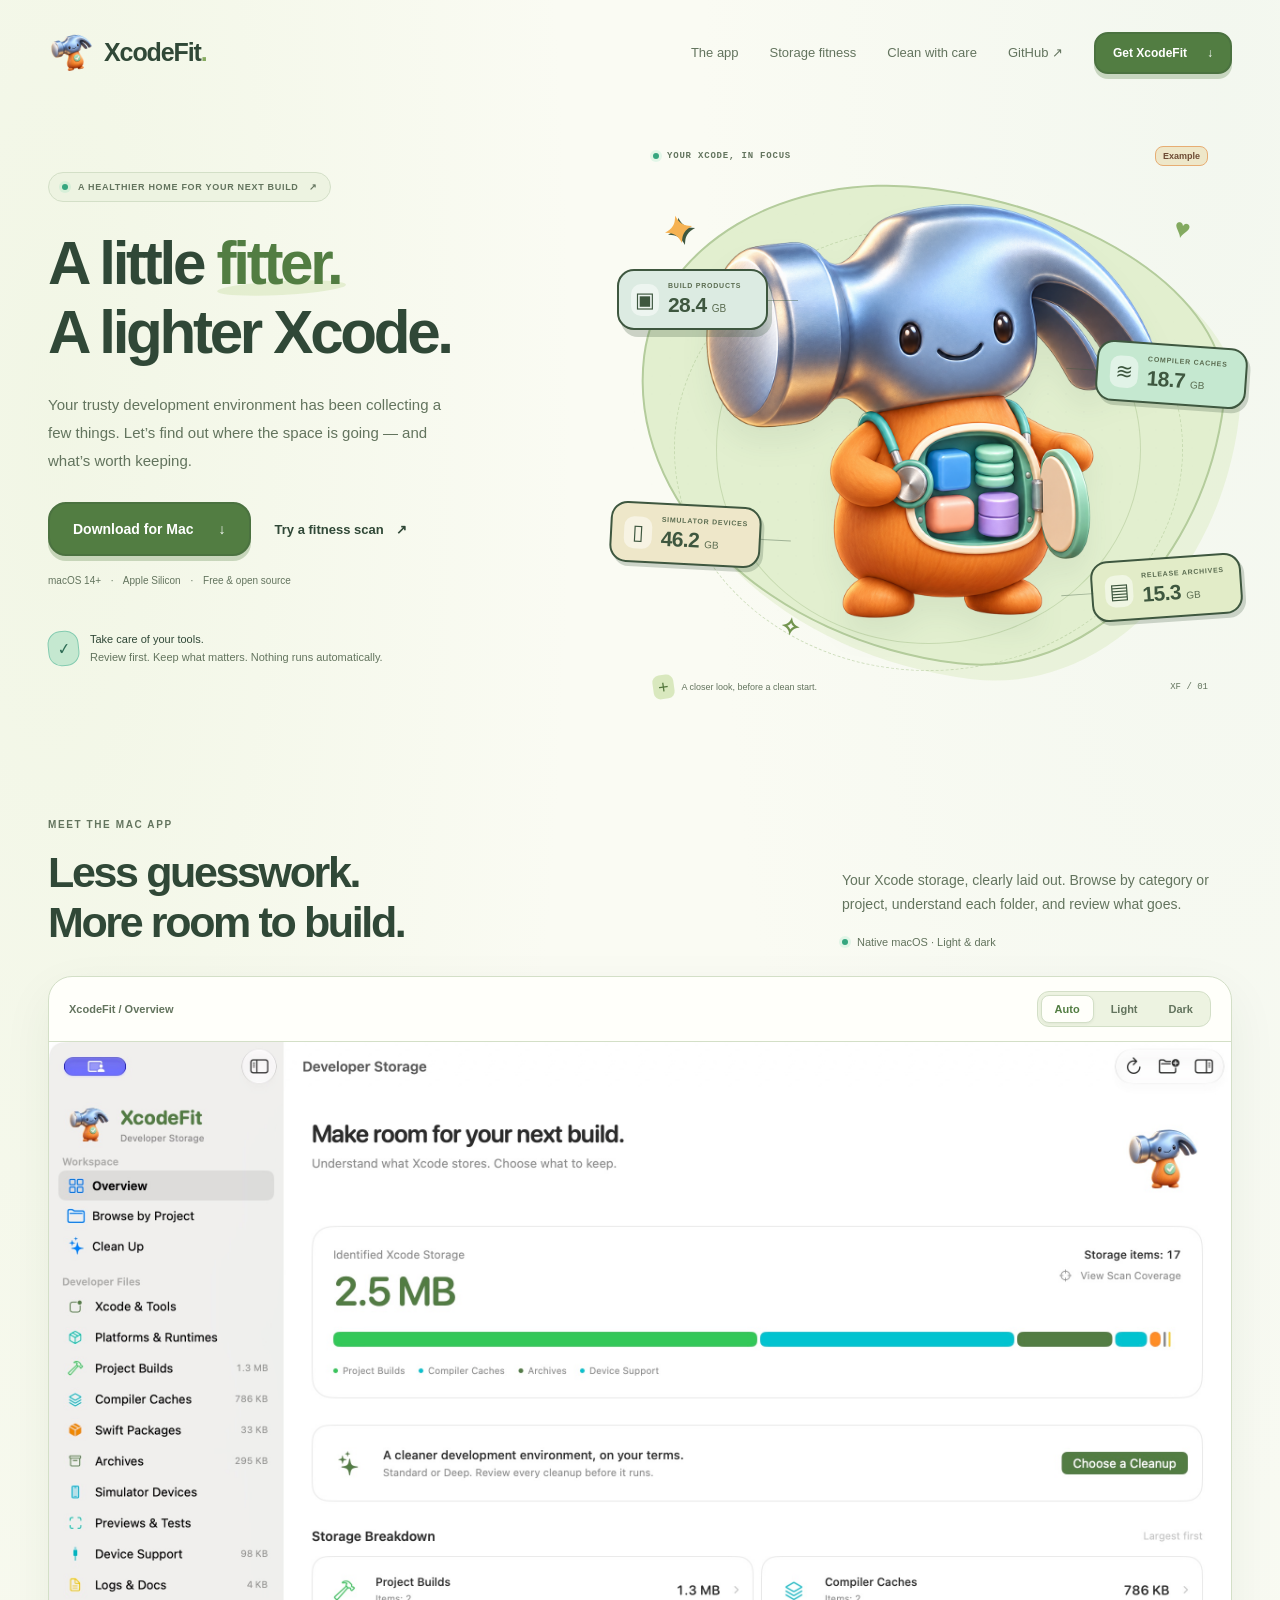
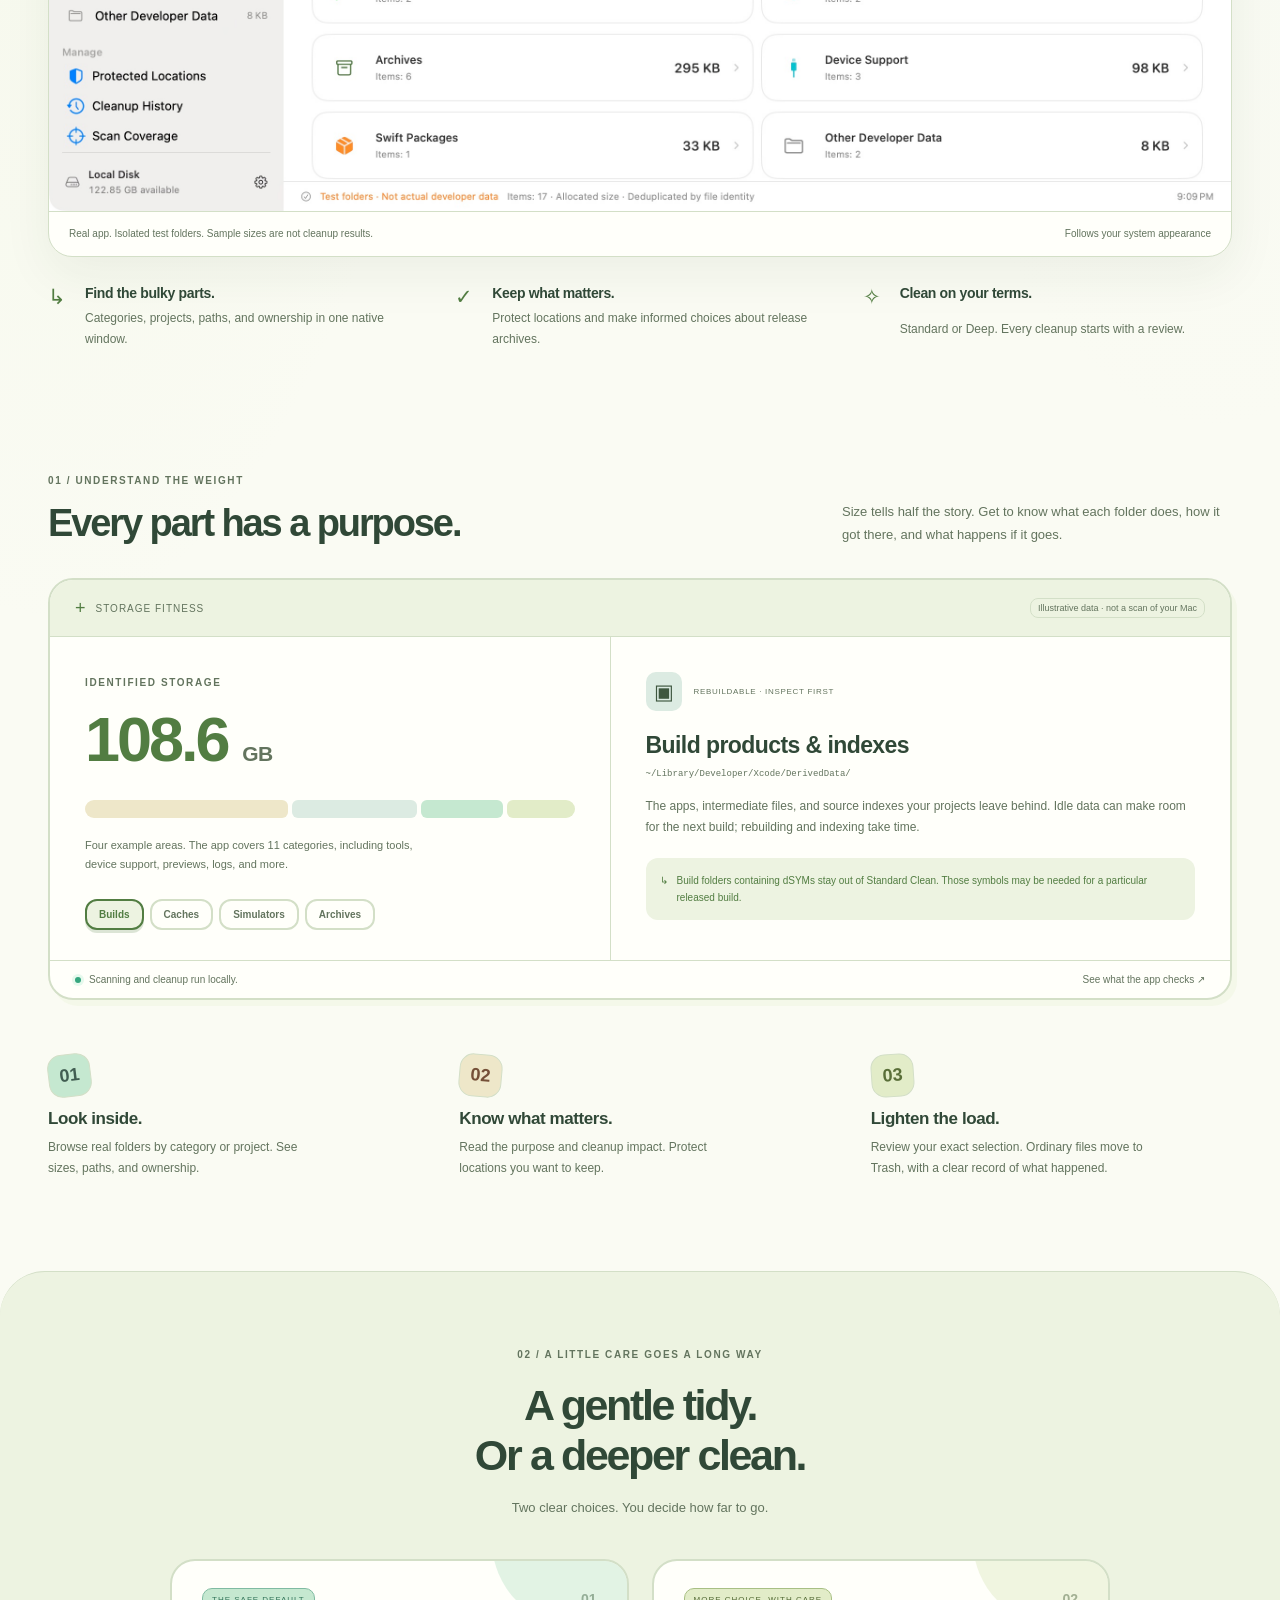
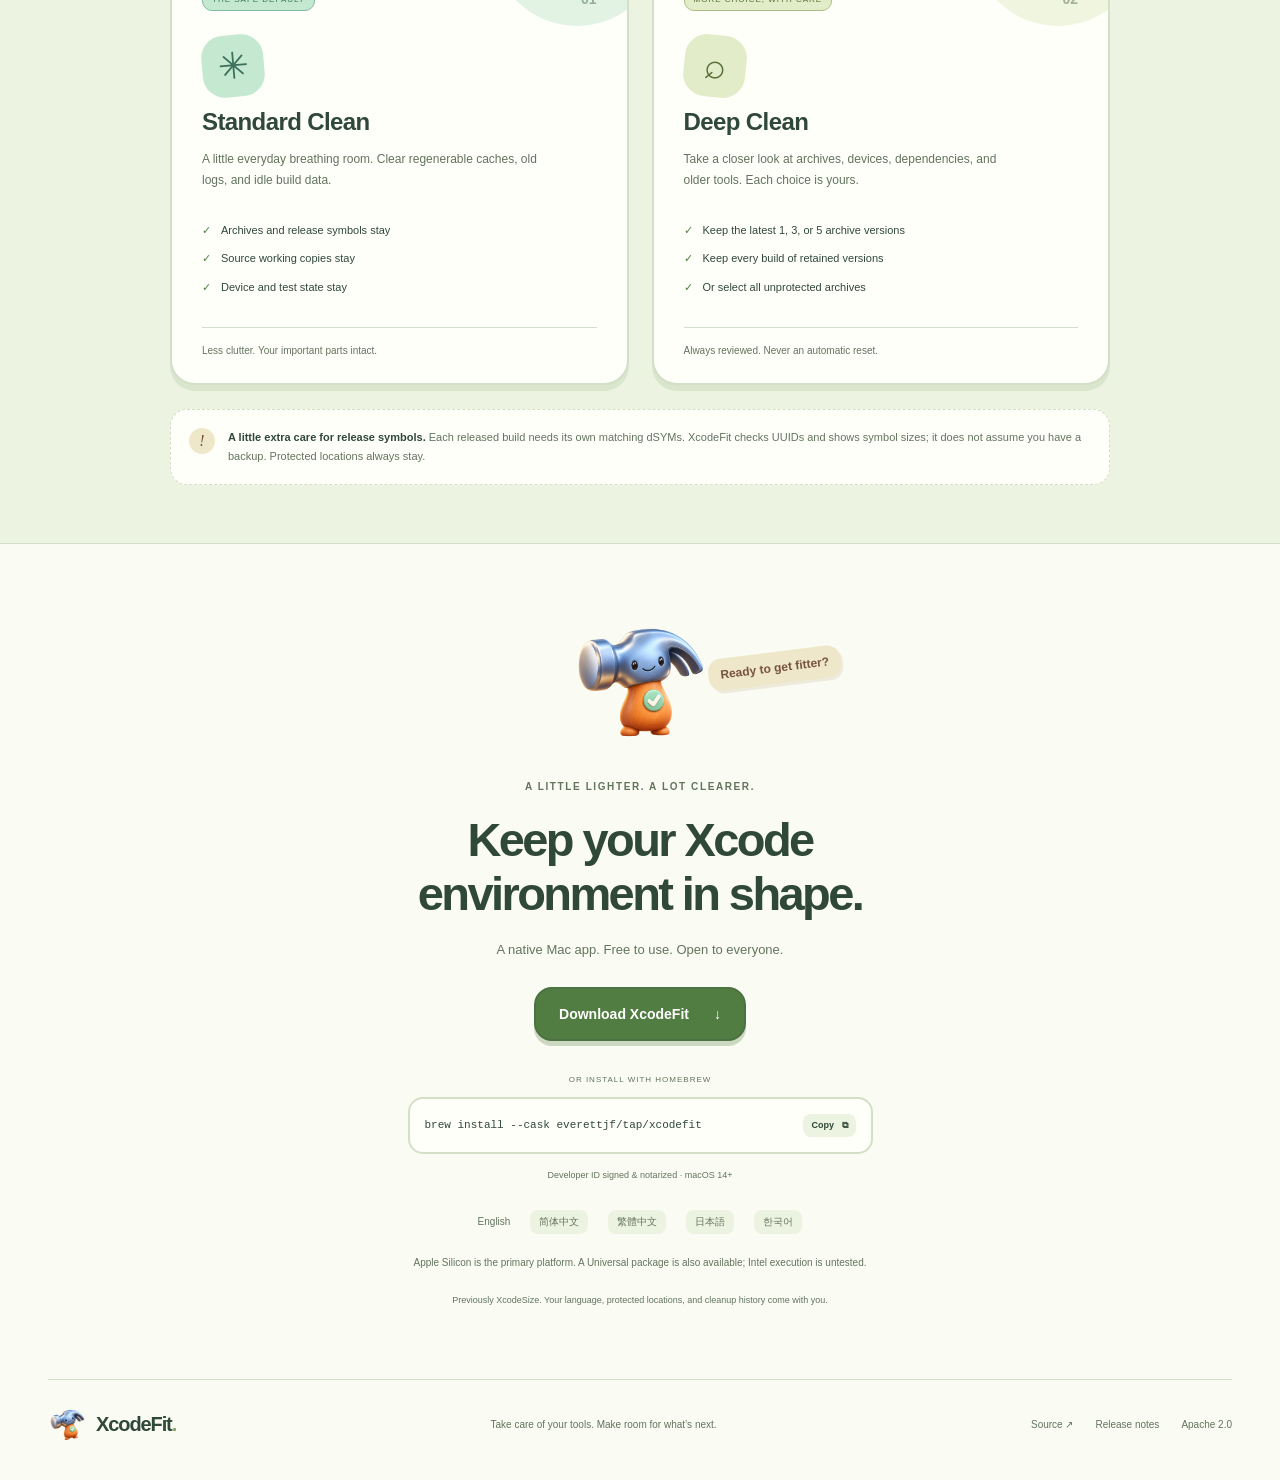
==== commit f8868f78: "Clarify architecture support and package Apple Silicon separately" ====
--- a/web/index.html
+++ b/web/index.html
@@ -9,7 +9,7 @@
   <meta name="description" content="Get your Xcode storage in shape. Find bulky builds, caches, simulators and archives, understand their purpose, and clean up with care. Free and open source for Mac.">
   <link rel="canonical" href="https://xnu.app/xcodefit/">
   <meta property="og:title" content="XcodeFit — A little fitter. A lighter Xcode."><meta property="og:description" content="A lighter, fitter home for Xcode. See what's taking space, understand what matters, and choose what to keep."><meta property="og:type" content="website"><meta property="og:url" content="https://xnu.app/xcodefit/"><meta property="og:image" content="https://xnu.app/xcodefit/assets/app-icon.png">
-  <link rel="icon" type="image/png" href="assets/app-icon.png"><link rel="stylesheet" href="styles.css?v=e6786cfa52b4"><script src="app.js?v=5af89e132261" defer></script>
+  <link rel="icon" type="image/png" href="assets/app-icon.png"><link rel="stylesheet" href="styles.css?v=ee7f878723f6"><script src="app.js?v=5af89e132261" defer></script>
 </head>
 <body>
 <a class="skip-link" href="#main">Skip to content</a>
@@ -20,7 +20,7 @@
     <h1 id="hero-title">A little <em>fitter.</em><br>A lighter Xcode.</h1>
     <p class="hero-description">Your trusty development environment has been collecting a few things. Let’s find out where the space is going — and what’s worth keeping.</p>
     <div class="hero-actions"><a class="button" href="https://github.com/everettjf/homebrew-tap/releases?q=xcodefit&amp;expanded=true">Download for Mac <span aria-hidden="true">↓</span></a><button class="text-button" id="start-checkup">Try a fitness scan <span aria-hidden="true">↗</span></button></div>
-    <p class="requirements">macOS 14+ <span>·</span> Apple Silicon & Intel <span>·</span> Free & open source</p>
+    <p class="requirements">macOS 14+ <span>·</span> Apple Silicon <span>·</span> Free & open source</p>
     <div class="quiet-promise"><span class="shield" aria-hidden="true">✓</span><p><strong>Take care of your tools.</strong><br>Review first. Keep what matters. Nothing runs automatically.</p></div>
   </div>
   <div class="checkup-scene" aria-label="Illustrative Xcode storage fitness scan. Select a storage area to learn what it stores.">
@@ -64,7 +64,7 @@
 </section>
 <section class="process wrap" aria-label="How XcodeFit works"><div><span class="step-number">01</span><h3>Look inside.</h3><p>Browse real folders by category or project. See sizes, paths, and ownership.</p></div><div><span class="step-number">02</span><h3>Know what matters.</h3><p>Read the purpose and cleanup impact. Protect locations you want to keep.</p></div><div><span class="step-number">03</span><h3>Lighten the load.</h3><p>Review your exact selection. Ordinary files move to Trash, with a clear record of what happened.</p></div></section>
 <section class="care-section" id="care"><div class="wrap"><div class="section-intro"><span class="eyebrow">02 / A LITTLE CARE GOES A LONG WAY</span><h2>A gentle tidy.<br>Or a deeper clean.</h2><p>Two clear choices. You decide how far to go.</p></div><div class="care-cards"><article class="care-card standard"><div class="card-top"><span class="pill">THE SAFE DEFAULT</span><span class="card-number">01</span></div><span class="care-icon" aria-hidden="true">✳</span><h3>Standard Clean</h3><p>A little everyday breathing room. Clear regenerable caches, old logs, and idle build data.</p><ul><li>Archives and release symbols stay</li><li>Source working copies stay</li><li>Device and test state stay</li></ul><div class="card-foot">Less clutter. Your important parts intact.</div></article><article class="care-card deep"><div class="card-top"><span class="pill">MORE CHOICE, WITH CARE</span><span class="card-number">02</span></div><span class="care-icon" aria-hidden="true">⌕</span><h3>Deep Clean</h3><p>Take a closer look at archives, devices, dependencies, and older tools. Each choice is yours.</p><ul><li>Keep the latest 1, 3, or 5 archive versions</li><li>Keep every build of retained versions</li><li>Or select all unprotected archives</li></ul><div class="card-foot">Always reviewed. Never an automatic reset.</div></article></div><div class="symbol-note"><span class="symbol-badge" aria-hidden="true">!</span><p><strong>A little extra care for release symbols.</strong> Each released build needs its own matching dSYMs. XcodeFit checks UUIDs and shows symbol sizes; it does not assume you have a backup. Protected locations always stay.</p></div></div></section>
-<section class="download-section wrap" id="download" aria-labelledby="download-title"><div class="download-art"><img src="assets/app-icon.png" width="180" height="180" alt="XcodeFit's smiling, chubby claw-hammer app icon" loading="lazy"><span class="handwritten">Ready to get fitter?</span></div><span class="eyebrow">A LITTLE LIGHTER. A LOT CLEARER.</span><h2 id="download-title">Keep your Xcode<br>environment in shape.</h2><p>A native Mac app. Free to use. Open to everyone.</p><a class="button" href="https://github.com/everettjf/homebrew-tap/releases?q=xcodefit&amp;expanded=true">Download XcodeFit<span aria-hidden="true">↓</span></a><div class="install"><span>OR INSTALL WITH HOMEBREW</span><div class="terminal"><code id="install-command">brew install --cask everettjf/tap/xcodefit</code><button id="copy-command" aria-label="Copy Homebrew install command">Copy <span aria-hidden="true">⧉</span></button></div><span id="copy-status" role="status">Developer ID signed & notarized · macOS 14+ · Universal</span></div><div class="languages" aria-label="App languages">English <span>简体中文</span><span>繁體中文</span><span>日本語</span><span>한국어</span></div><p class="migration-note">Previously XcodeSize. Your language, protected locations, and cleanup history come with you.</p></section>
+<section class="download-section wrap" id="download" aria-labelledby="download-title"><div class="download-art"><img src="assets/app-icon.png" width="180" height="180" alt="XcodeFit's smiling, chubby claw-hammer app icon" loading="lazy"><span class="handwritten">Ready to get fitter?</span></div><span class="eyebrow">A LITTLE LIGHTER. A LOT CLEARER.</span><h2 id="download-title">Keep your Xcode<br>environment in shape.</h2><p>A native Mac app. Free to use. Open to everyone.</p><a class="button" href="https://github.com/everettjf/homebrew-tap/releases?q=xcodefit&amp;expanded=true">Download XcodeFit<span aria-hidden="true">↓</span></a><div class="install"><span>OR INSTALL WITH HOMEBREW</span><div class="terminal"><code id="install-command">brew install --cask everettjf/tap/xcodefit</code><button id="copy-command" aria-label="Copy Homebrew install command">Copy <span aria-hidden="true">⧉</span></button></div><span id="copy-status" role="status">Developer ID signed & notarized · macOS 14+</span></div><div class="languages" aria-label="App languages">English <span>简体中文</span><span>繁體中文</span><span>日本語</span><span>한국어</span></div><p class="architecture-note">Apple Silicon is the primary platform. A Universal package is also available; Intel execution is untested.</p><p class="migration-note">Previously XcodeSize. Your language, protected locations, and cleanup history come with you.</p></section>
 </main>
 <footer class="site-footer wrap"><a class="brand" href="#"><img src="assets/app-icon.png" width="40" height="40" alt=""><span>XcodeFit<span class="brand-dot">.</span></span></a><p>Take care of your tools. Make room for what’s next.</p><div><a href="https://github.com/everettjf/xcodefit">Source ↗</a><a href="https://github.com/everettjf/homebrew-tap/releases?q=xcodefit&amp;expanded=true">Release notes</a><a href="https://github.com/everettjf/xcodefit/blob/main/LICENSE">Apache 2.0</a></div></footer>
 </body></html>
--- a/web/styles.css
+++ b/web/styles.css
@@ -34,3 +34,5 @@
 
 /* Neutral dark surfaces; bamboo is an accent rather than ambient lighting. */
 @media(prefers-color-scheme:dark){body{background-image:none}.hero h1 em:after{background:var(--accent);opacity:.13}.checkup-scene:before{box-shadow:12px 12px 0 #00000020}.body-part{background:var(--surface);color:var(--ink);border-color:var(--line);box-shadow:3px 4px 0 #00000030}.body-part small,.body-part i{color:var(--muted)}.body-part:hover,.body-part[aria-pressed=true]{border-color:#6b7860;box-shadow:4px 7px 0 #00000035}.body-part .part-symbol{background:#ffffff09;color:var(--accent)}.part-anchor{background:var(--line)}.quiet-promise .shield{background:var(--soft);color:var(--accent);border-color:var(--line)}.scene-label .sample-tag{background:var(--note);color:var(--ink);border-color:var(--line)}.scene-footer .plus-mark{background:var(--soft);color:var(--accent)}.process .step-number,.process>div:nth-child(2) .step-number,.process>div:nth-child(3) .step-number{background:var(--soft);color:var(--accent)}.care-card:before,.care-card.deep:before{background:var(--line);opacity:.3}.care-icon,.deep .care-icon{background:var(--soft);color:var(--accent)}.standard .pill,.deep .pill{background:var(--soft);color:var(--accent);border-color:var(--line)}.symbol-badge,.handwritten{background:var(--soft);color:var(--ink)}.app-preview{box-shadow:0 18px 50px #00000020}}
+
+.architecture-note{max-width:470px;margin:20px auto 0!important;font-size:10px!important;line-height:1.7;color:var(--muted)}
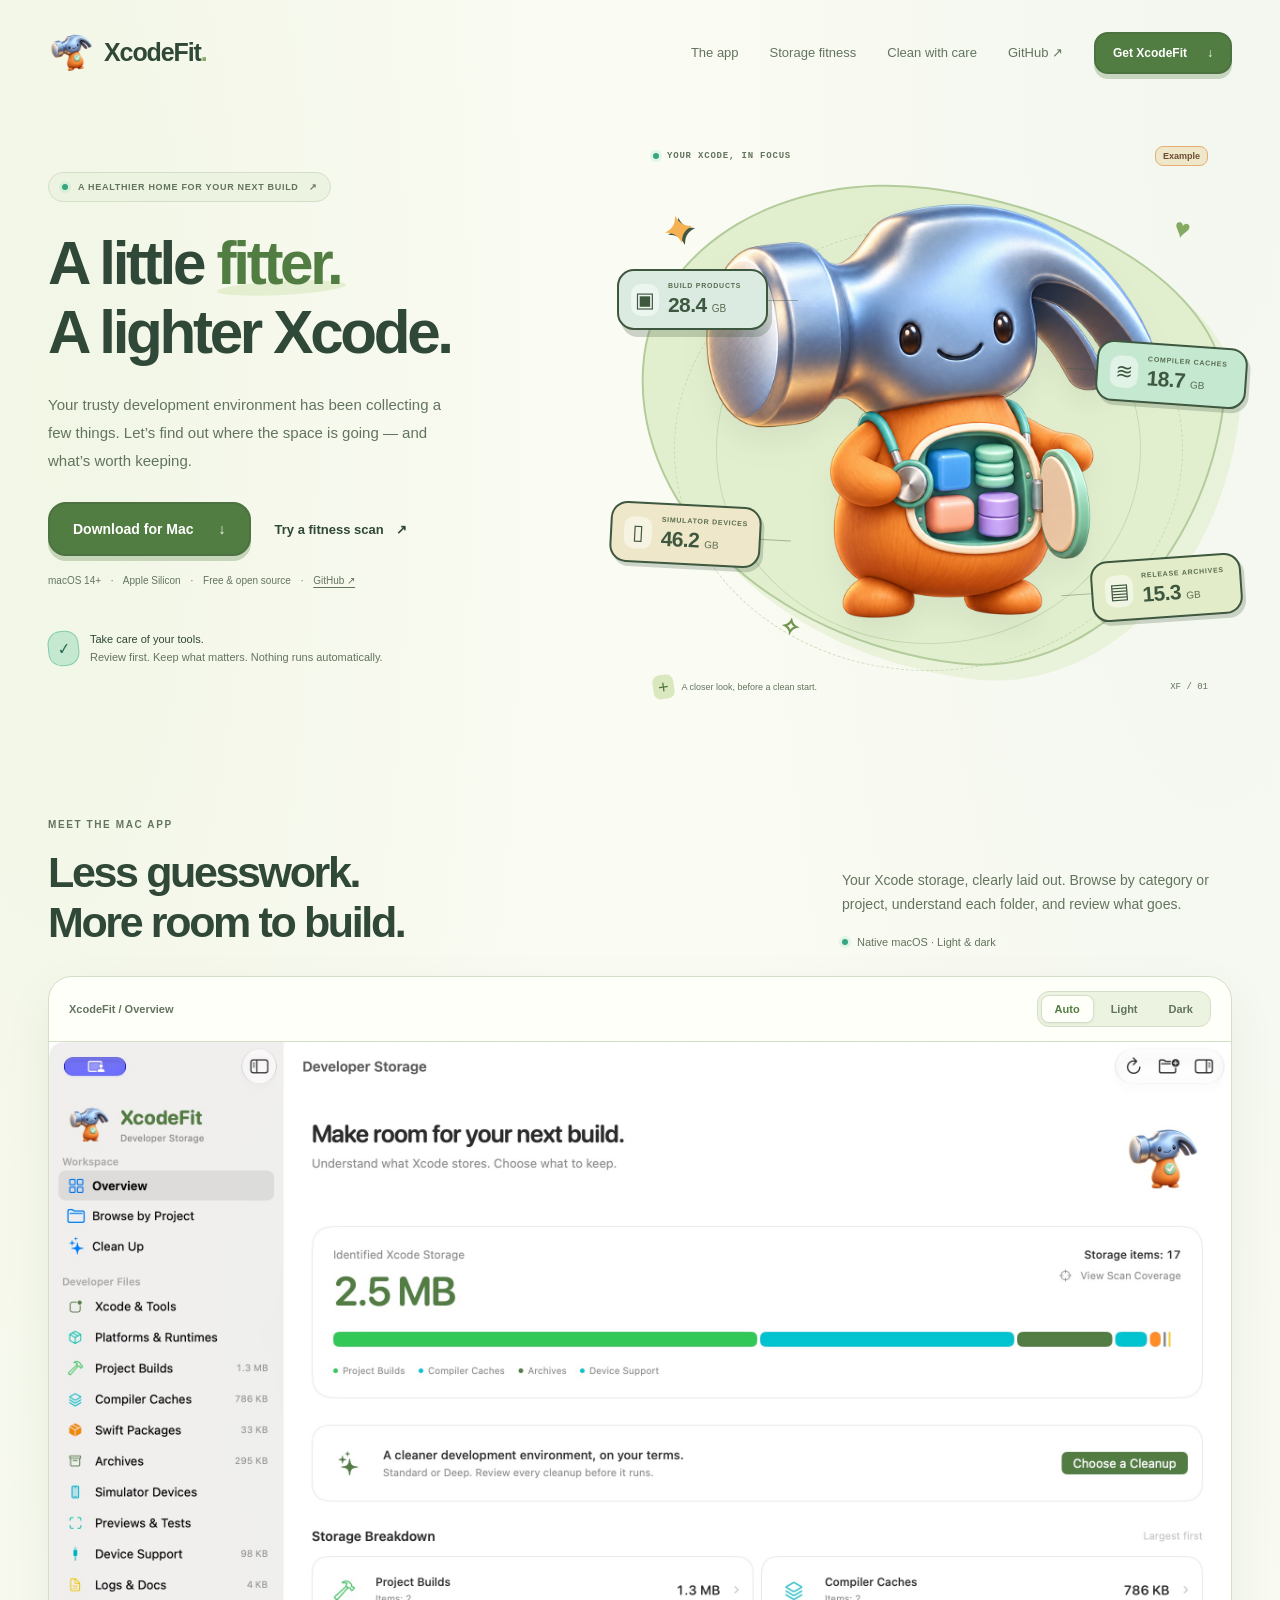
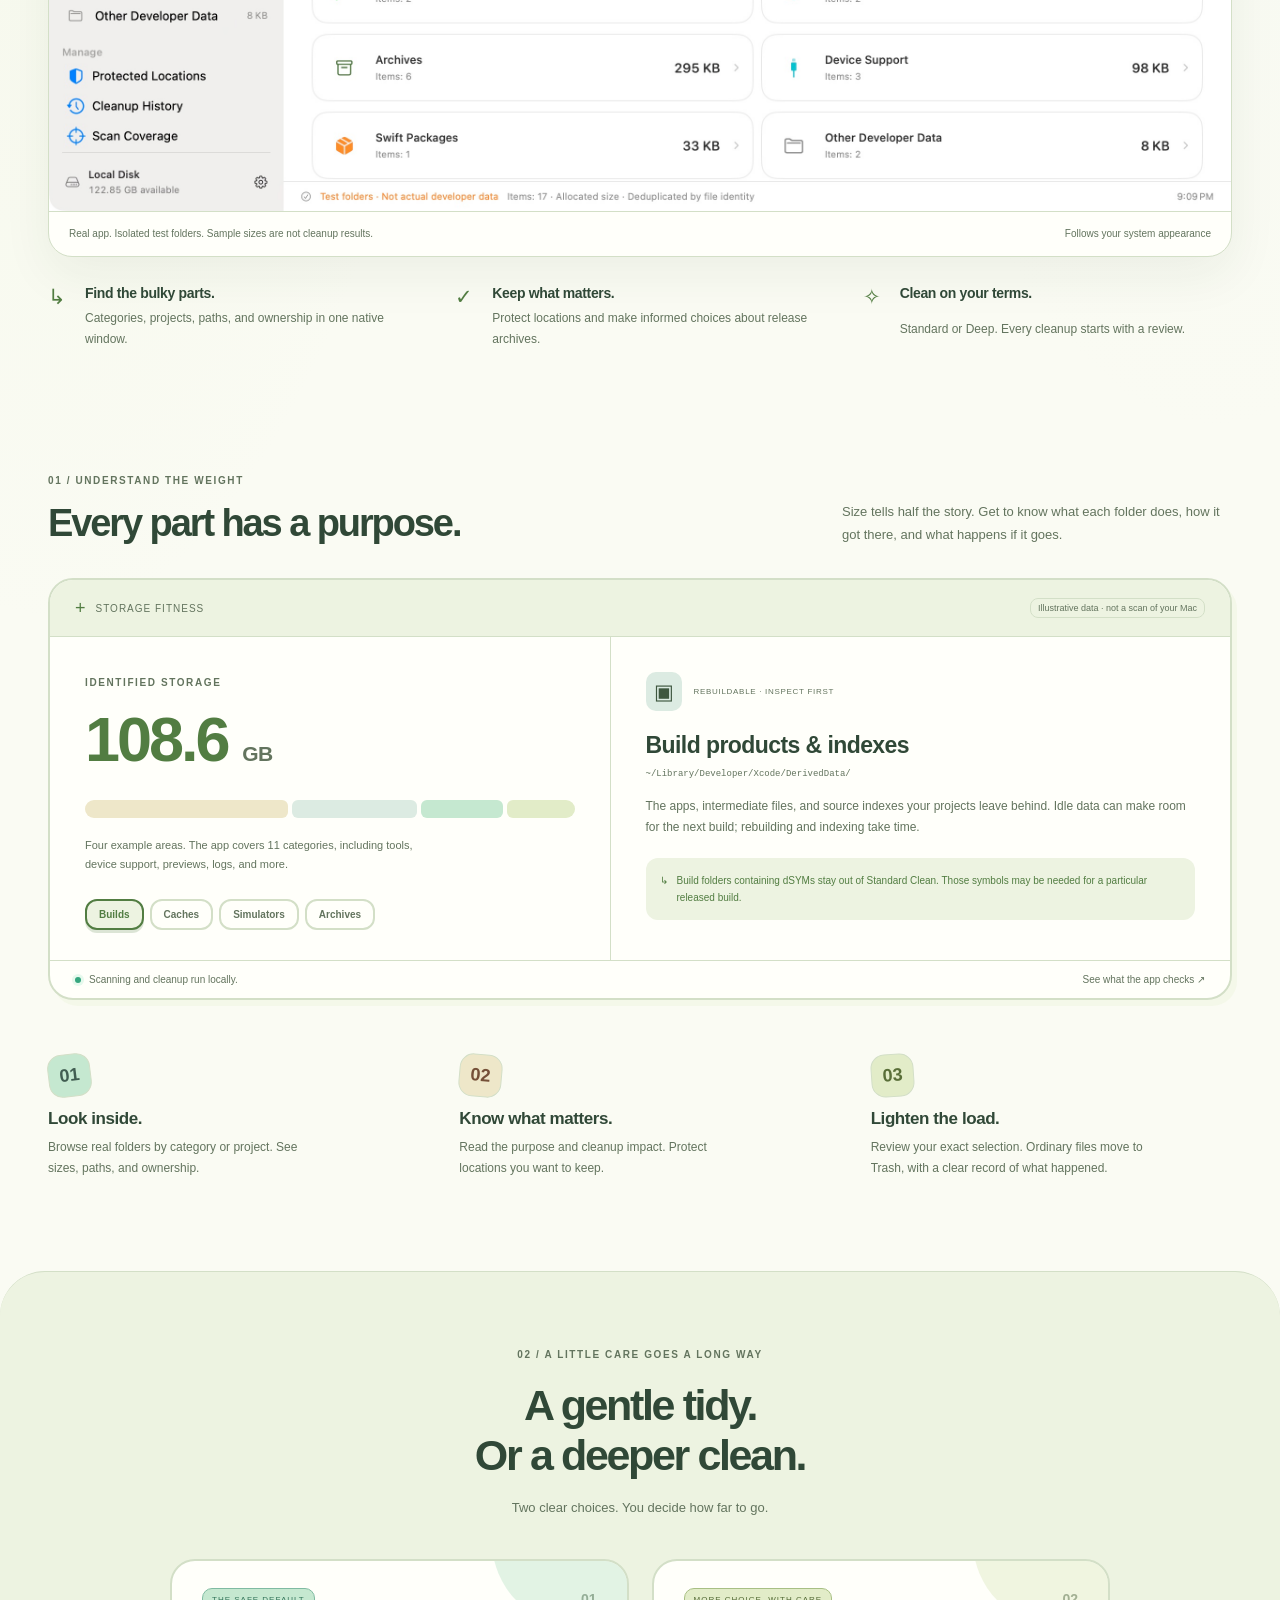
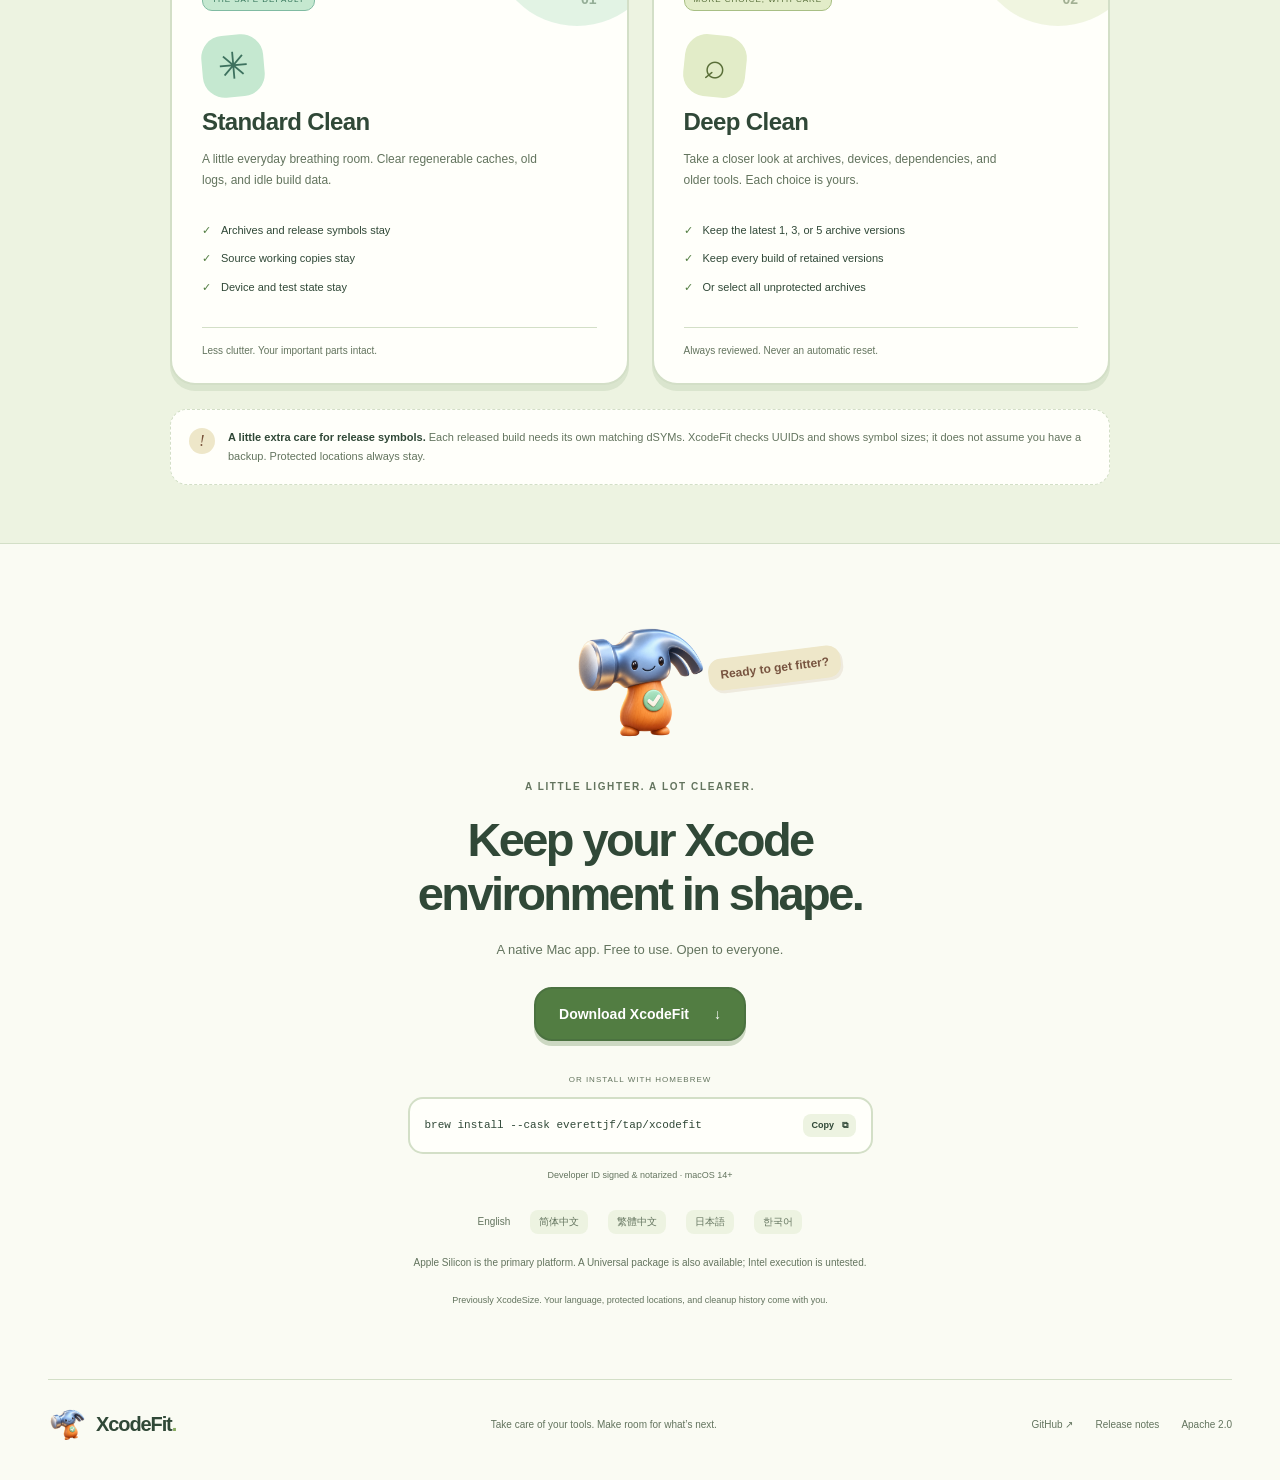
==== commit cbca62a5: "Make GitHub source links easier to find on the website" ====
--- a/web/index.html
+++ b/web/index.html
@@ -20,7 +20,7 @@
     <h1 id="hero-title">A little <em>fitter.</em><br>A lighter Xcode.</h1>
     <p class="hero-description">Your trusty development environment has been collecting a few things. Let’s find out where the space is going — and what’s worth keeping.</p>
     <div class="hero-actions"><a class="button" href="https://github.com/everettjf/homebrew-tap/releases?q=xcodefit&amp;expanded=true">Download for Mac <span aria-hidden="true">↓</span></a><button class="text-button" id="start-checkup">Try a fitness scan <span aria-hidden="true">↗</span></button></div>
-    <p class="requirements">macOS 14+ <span>·</span> Apple Silicon <span>·</span> Free & open source</p>
+    <p class="requirements">macOS 14+ <span>·</span> Apple Silicon <span>·</span> Free &amp; open source <span>·</span> <a href="https://github.com/everettjf/xcodefit">GitHub ↗</a></p>
     <div class="quiet-promise"><span class="shield" aria-hidden="true">✓</span><p><strong>Take care of your tools.</strong><br>Review first. Keep what matters. Nothing runs automatically.</p></div>
   </div>
   <div class="checkup-scene" aria-label="Illustrative Xcode storage fitness scan. Select a storage area to learn what it stores.">
@@ -66,5 +66,5 @@
 <section class="care-section" id="care"><div class="wrap"><div class="section-intro"><span class="eyebrow">02 / A LITTLE CARE GOES A LONG WAY</span><h2>A gentle tidy.<br>Or a deeper clean.</h2><p>Two clear choices. You decide how far to go.</p></div><div class="care-cards"><article class="care-card standard"><div class="card-top"><span class="pill">THE SAFE DEFAULT</span><span class="card-number">01</span></div><span class="care-icon" aria-hidden="true">✳</span><h3>Standard Clean</h3><p>A little everyday breathing room. Clear regenerable caches, old logs, and idle build data.</p><ul><li>Archives and release symbols stay</li><li>Source working copies stay</li><li>Device and test state stay</li></ul><div class="card-foot">Less clutter. Your important parts intact.</div></article><article class="care-card deep"><div class="card-top"><span class="pill">MORE CHOICE, WITH CARE</span><span class="card-number">02</span></div><span class="care-icon" aria-hidden="true">⌕</span><h3>Deep Clean</h3><p>Take a closer look at archives, devices, dependencies, and older tools. Each choice is yours.</p><ul><li>Keep the latest 1, 3, or 5 archive versions</li><li>Keep every build of retained versions</li><li>Or select all unprotected archives</li></ul><div class="card-foot">Always reviewed. Never an automatic reset.</div></article></div><div class="symbol-note"><span class="symbol-badge" aria-hidden="true">!</span><p><strong>A little extra care for release symbols.</strong> Each released build needs its own matching dSYMs. XcodeFit checks UUIDs and shows symbol sizes; it does not assume you have a backup. Protected locations always stay.</p></div></div></section>
 <section class="download-section wrap" id="download" aria-labelledby="download-title"><div class="download-art"><img src="assets/app-icon.png" width="180" height="180" alt="XcodeFit's smiling, chubby claw-hammer app icon" loading="lazy"><span class="handwritten">Ready to get fitter?</span></div><span class="eyebrow">A LITTLE LIGHTER. A LOT CLEARER.</span><h2 id="download-title">Keep your Xcode<br>environment in shape.</h2><p>A native Mac app. Free to use. Open to everyone.</p><a class="button" href="https://github.com/everettjf/homebrew-tap/releases?q=xcodefit&amp;expanded=true">Download XcodeFit<span aria-hidden="true">↓</span></a><div class="install"><span>OR INSTALL WITH HOMEBREW</span><div class="terminal"><code id="install-command">brew install --cask everettjf/tap/xcodefit</code><button id="copy-command" aria-label="Copy Homebrew install command">Copy <span aria-hidden="true">⧉</span></button></div><span id="copy-status" role="status">Developer ID signed & notarized · macOS 14+</span></div><div class="languages" aria-label="App languages">English <span>简体中文</span><span>繁體中文</span><span>日本語</span><span>한국어</span></div><p class="architecture-note">Apple Silicon is the primary platform. A Universal package is also available; Intel execution is untested.</p><p class="migration-note">Previously XcodeSize. Your language, protected locations, and cleanup history come with you.</p></section>
 </main>
-<footer class="site-footer wrap"><a class="brand" href="#"><img src="assets/app-icon.png" width="40" height="40" alt=""><span>XcodeFit<span class="brand-dot">.</span></span></a><p>Take care of your tools. Make room for what’s next.</p><div><a href="https://github.com/everettjf/xcodefit">Source ↗</a><a href="https://github.com/everettjf/homebrew-tap/releases?q=xcodefit&amp;expanded=true">Release notes</a><a href="https://github.com/everettjf/xcodefit/blob/main/LICENSE">Apache 2.0</a></div></footer>
+<footer class="site-footer wrap"><a class="brand" href="#"><img src="assets/app-icon.png" width="40" height="40" alt=""><span>XcodeFit<span class="brand-dot">.</span></span></a><p>Take care of your tools. Make room for what’s next.</p><div><a href="https://github.com/everettjf/xcodefit">GitHub ↗</a><a href="https://github.com/everettjf/homebrew-tap/releases?q=xcodefit&amp;expanded=true">Release notes</a><a href="https://github.com/everettjf/xcodefit/blob/main/LICENSE">Apache 2.0</a></div></footer>
 </body></html>
--- a/web/styles.css
+++ b/web/styles.css
@@ -36,3 +36,5 @@
 @media(prefers-color-scheme:dark){body{background-image:none}.hero h1 em:after{background:var(--accent);opacity:.13}.checkup-scene:before{box-shadow:12px 12px 0 #00000020}.body-part{background:var(--surface);color:var(--ink);border-color:var(--line);box-shadow:3px 4px 0 #00000030}.body-part small,.body-part i{color:var(--muted)}.body-part:hover,.body-part[aria-pressed=true]{border-color:#6b7860;box-shadow:4px 7px 0 #00000035}.body-part .part-symbol{background:#ffffff09;color:var(--accent)}.part-anchor{background:var(--line)}.quiet-promise .shield{background:var(--soft);color:var(--accent);border-color:var(--line)}.scene-label .sample-tag{background:var(--note);color:var(--ink);border-color:var(--line)}.scene-footer .plus-mark{background:var(--soft);color:var(--accent)}.process .step-number,.process>div:nth-child(2) .step-number,.process>div:nth-child(3) .step-number{background:var(--soft);color:var(--accent)}.care-card:before,.care-card.deep:before{background:var(--line);opacity:.3}.care-icon,.deep .care-icon{background:var(--soft);color:var(--accent)}.standard .pill,.deep .pill{background:var(--soft);color:var(--accent);border-color:var(--line)}.symbol-badge,.handwritten{background:var(--soft);color:var(--ink)}.app-preview{box-shadow:0 18px 50px #00000020}}
 
 .architecture-note{max-width:470px;margin:20px auto 0!important;font-size:10px!important;line-height:1.7;color:var(--muted)}
+
+.requirements a{text-decoration:underline;text-underline-offset:3px}.requirements a:hover{color:var(--accent)}
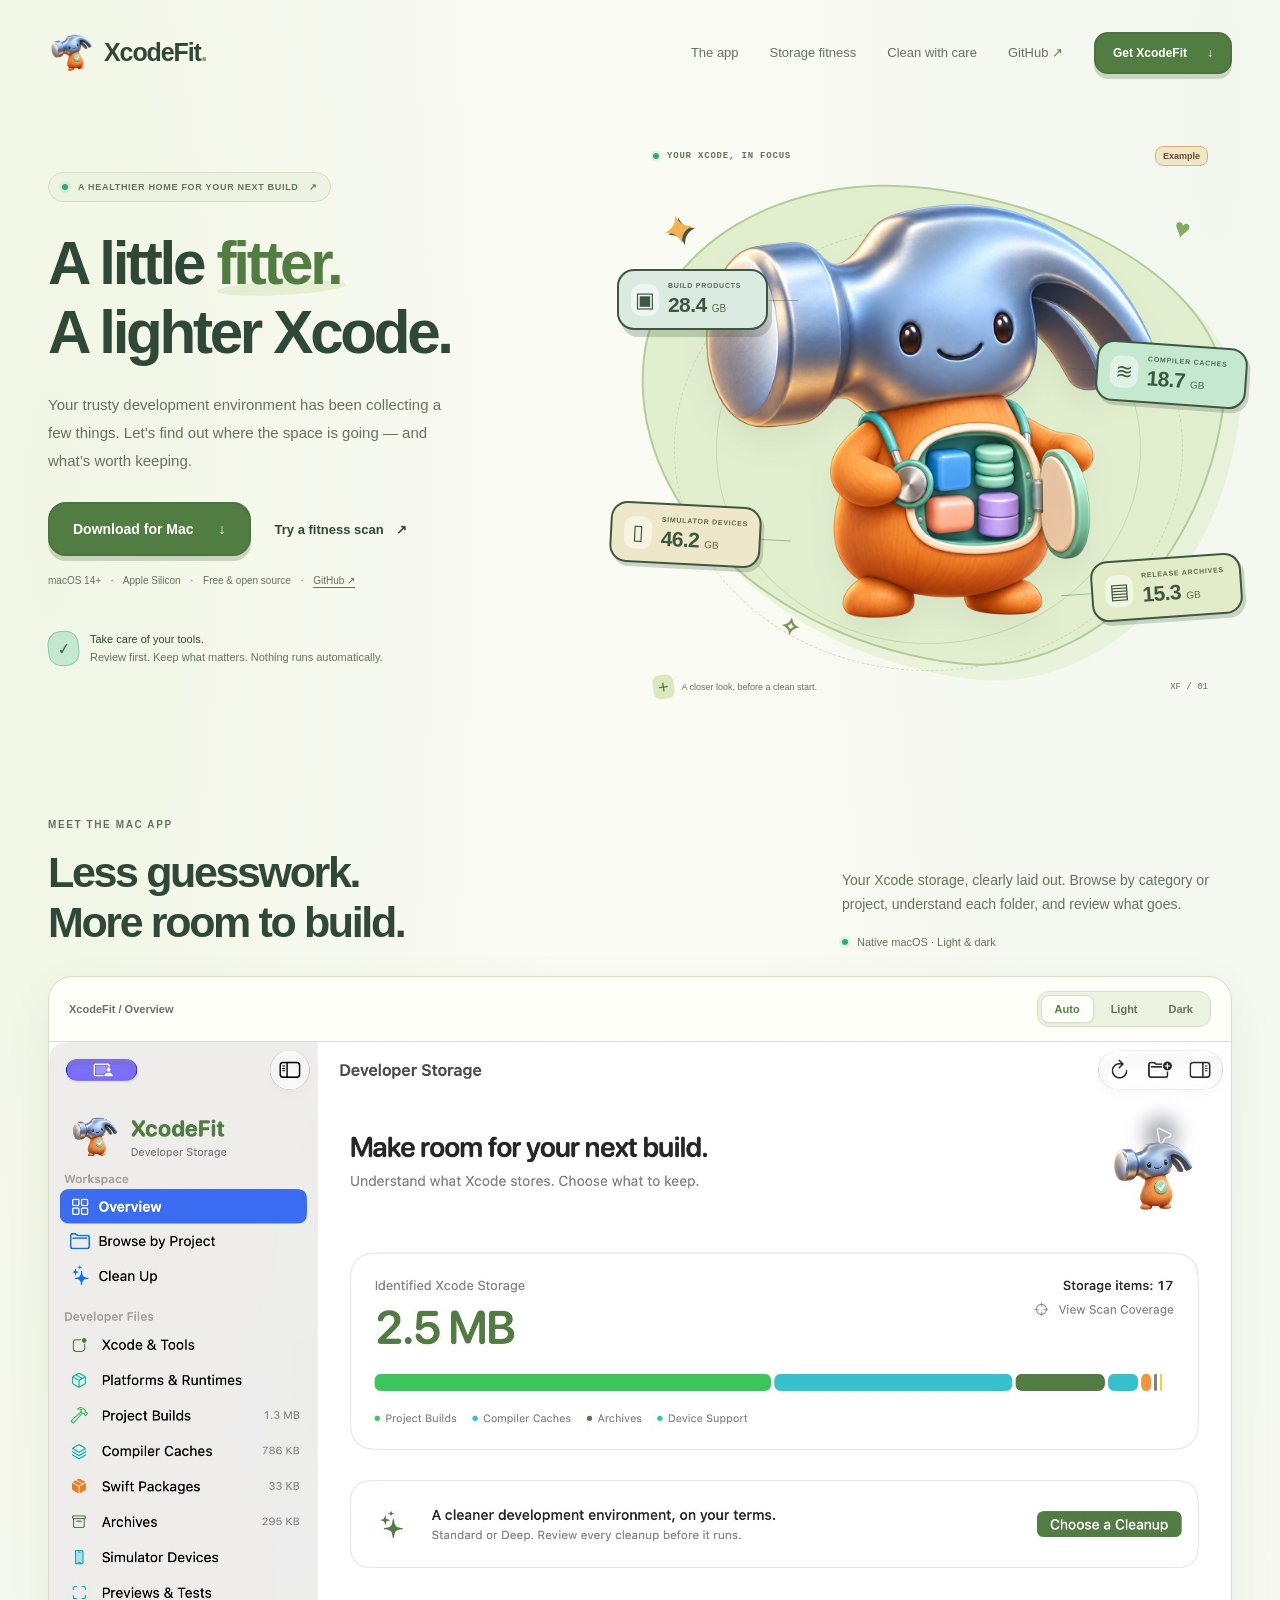
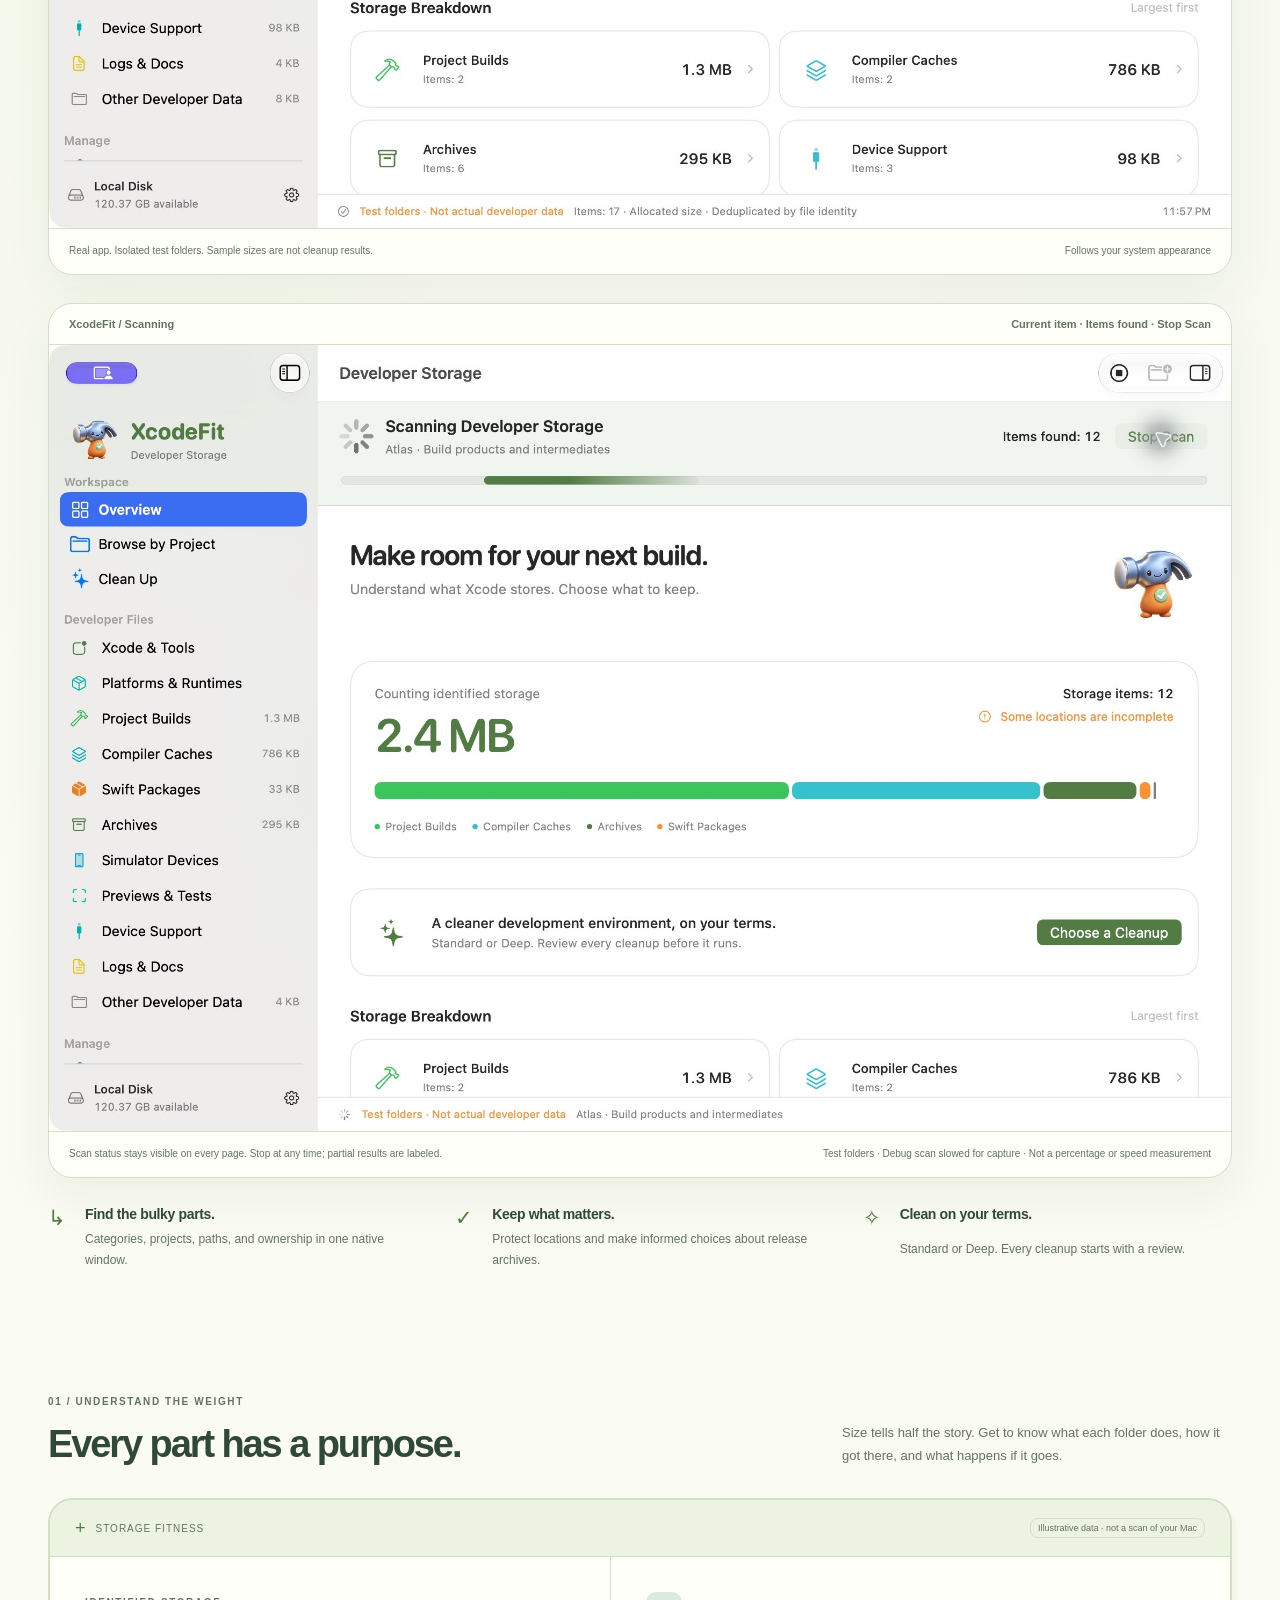
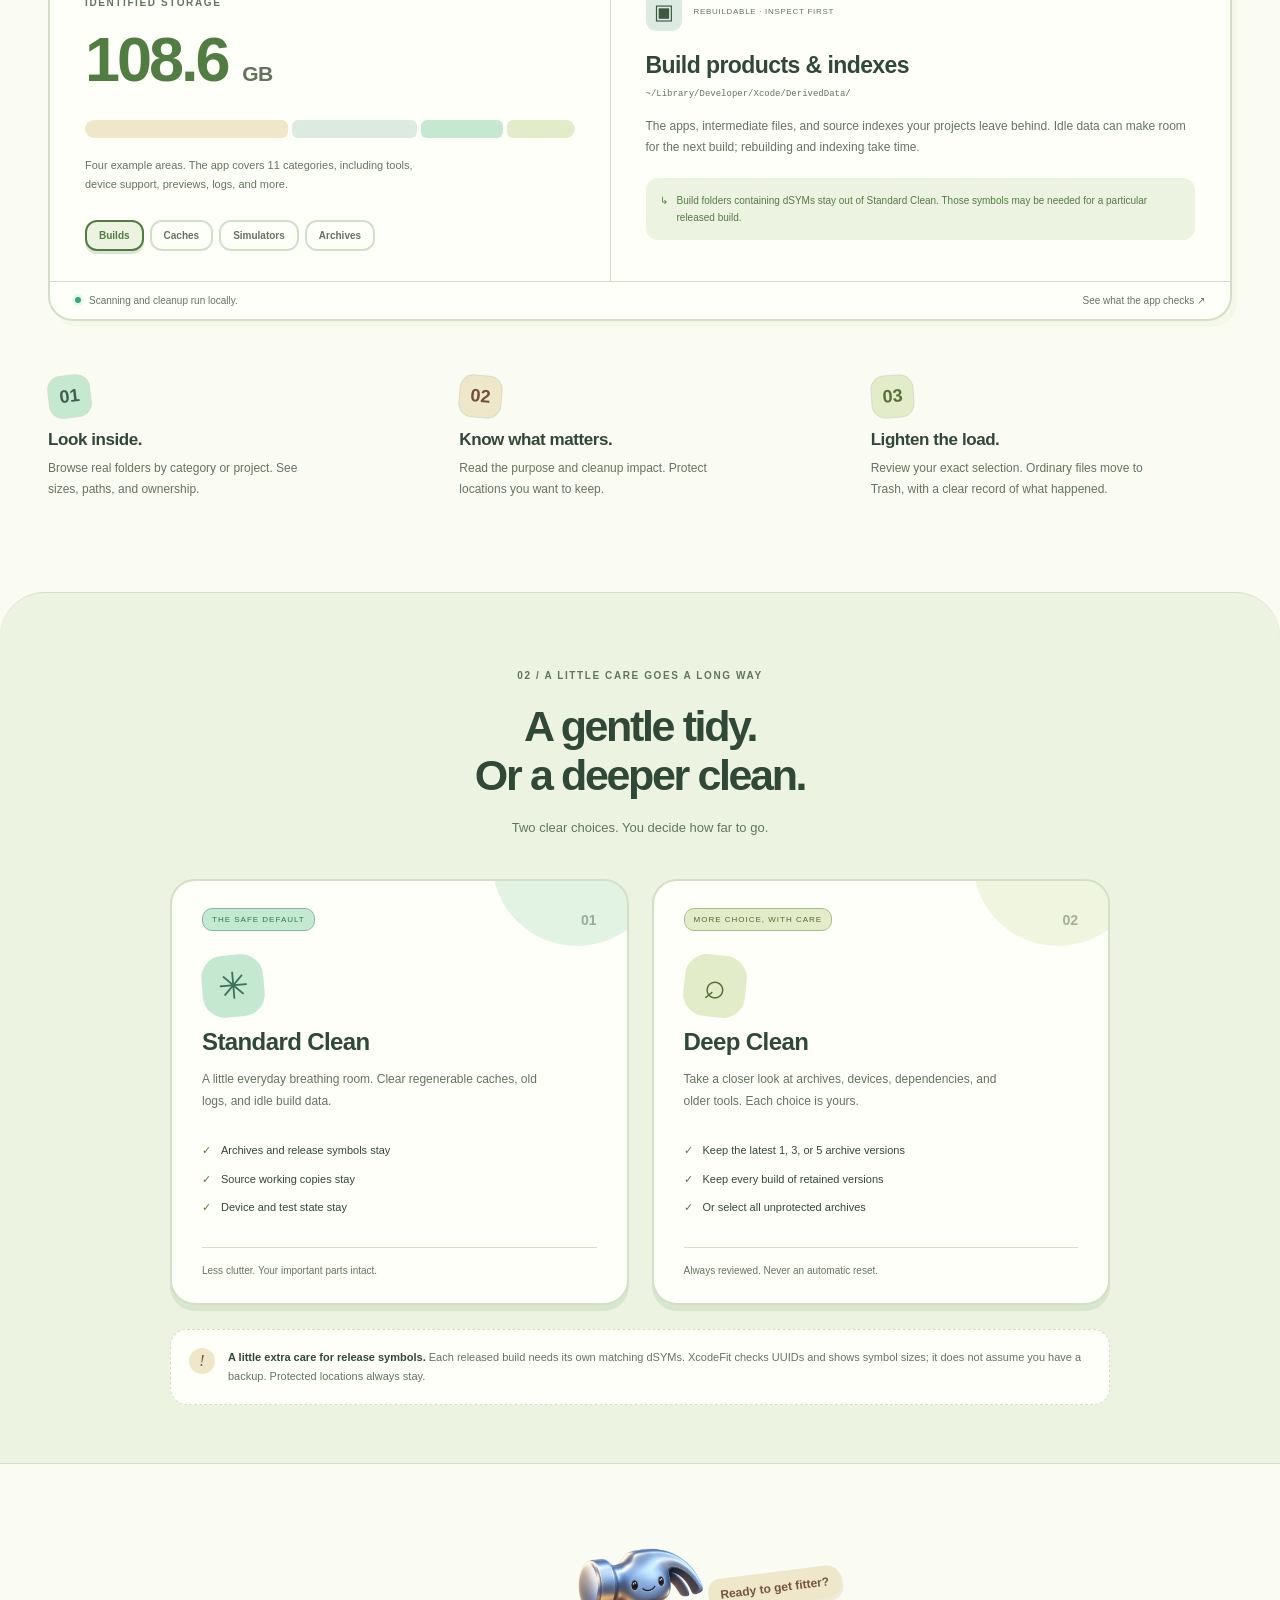
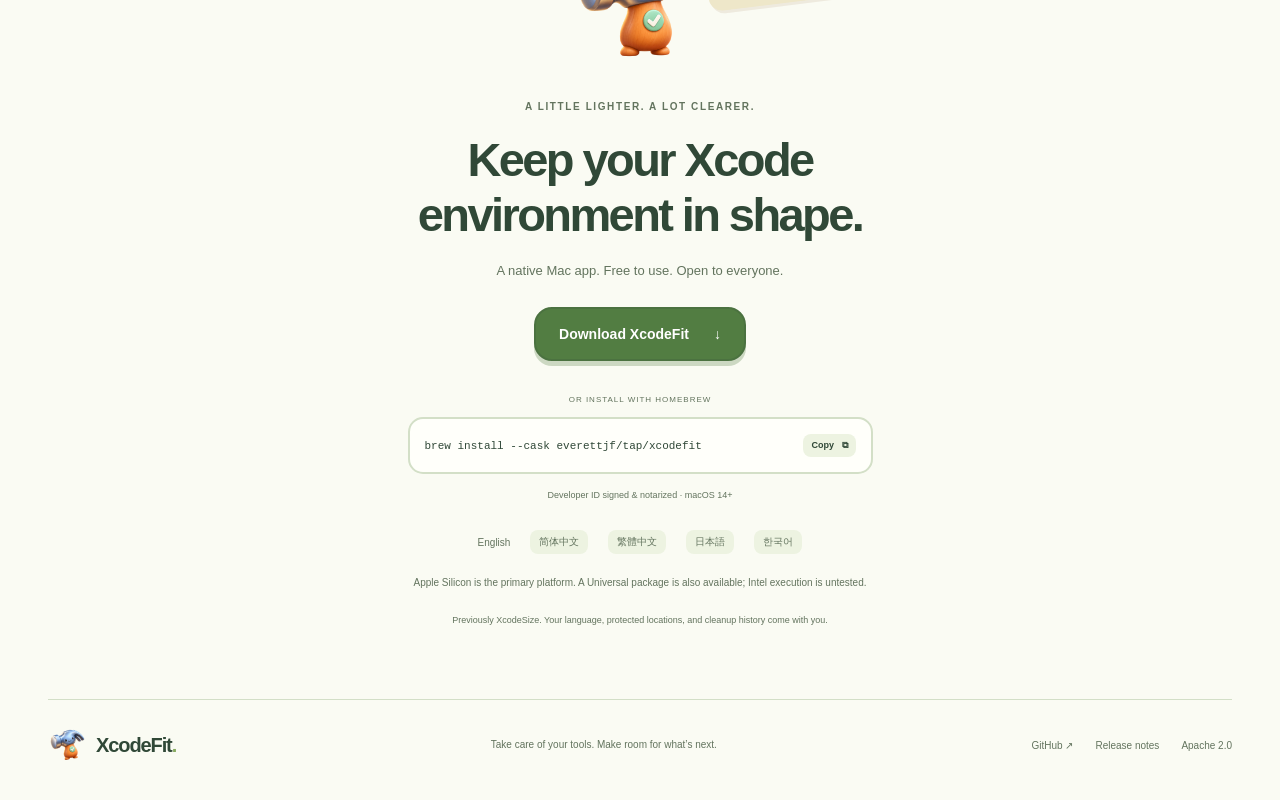
==== commit 03f1c178: "Refresh compact app screenshots and show scan status in docs" ====
--- a/web/index.html
+++ b/web/index.html
@@ -9,7 +9,7 @@
   <meta name="description" content="Get your Xcode storage in shape. Find bulky builds, caches, simulators and archives, understand their purpose, and clean up with care. Free and open source for Mac.">
   <link rel="canonical" href="https://xnu.app/xcodefit/">
   <meta property="og:title" content="XcodeFit — A little fitter. A lighter Xcode."><meta property="og:description" content="A lighter, fitter home for Xcode. See what's taking space, understand what matters, and choose what to keep."><meta property="og:type" content="website"><meta property="og:url" content="https://xnu.app/xcodefit/"><meta property="og:image" content="https://xnu.app/xcodefit/assets/app-icon.png">
-  <link rel="icon" type="image/png" href="assets/app-icon.png"><link rel="stylesheet" href="styles.css?v=ee7f878723f6"><script src="app.js?v=5af89e132261" defer></script>
+  <link rel="icon" type="image/png" href="assets/app-icon.png"><link rel="stylesheet" href="styles.css?v=5912b9cc0882"><script src="app.js?v=a8f1d42bcc56" defer></script>
 </head>
 <body>
 <a class="skip-link" href="#main">Skip to content</a>
@@ -42,14 +42,23 @@
   </div>
   <figure class="app-preview">
     <div class="app-preview-toolbar"><span class="app-preview-label">XcodeFit / Overview</span><div class="appearance-picker" role="group" aria-label="Screenshot appearance"><button type="button" data-app-theme="auto" aria-pressed="true">Auto</button><button type="button" data-app-theme="light" aria-pressed="false">Light</button><button type="button" data-app-theme="dark" aria-pressed="false">Dark</button></div></div>
-    <a class="app-screenshot-link" href="assets/screenshots/overview-light.jpg" id="app-screenshot-link" target="_blank" rel="noopener" aria-label="Open full-size XcodeFit overview screenshot">
+    <a class="app-screenshot-link" href="assets/screenshots/overview-light.jpg" id="app-screenshot-link" data-screenshot="overview" target="_blank" rel="noopener" aria-label="Open full-size XcodeFit overview screenshot">
       <picture id="app-overview-picture">
         <source id="app-overview-dark" media="(prefers-color-scheme: dark)" srcset="assets/screenshots/overview-dark.jpg">
-        <img src="assets/screenshots/overview-light.jpg" alt="XcodeFit’s native overview with storage categories, folder sizes, scan coverage, and cleanup access. Captured using isolated test folders." width="2520" height="1640" loading="lazy" decoding="async">
+        <img src="assets/screenshots/overview-light.jpg" alt="XcodeFit’s native overview with storage categories, folder sizes, scan coverage, and cleanup access. Captured using isolated test folders." width="2200" height="1464" loading="lazy" decoding="async">
       </picture>
       <span class="app-screenshot-hint" aria-hidden="true">View full size ↗</span>
     </a>
     <figcaption><span>Real app. Isolated test folders. Sample sizes are not cleanup results.</span><span id="preview-appearance" role="status">Follows your system appearance</span></figcaption>
+  </figure>
+  <figure class="app-preview scan-preview">
+    <div class="app-preview-toolbar"><span class="app-preview-label">XcodeFit / Scanning</span><span class="app-preview-label">Current item · Items found · Stop Scan</span></div>
+    <a class="app-screenshot-link" data-screenshot="scanning" href="assets/screenshots/scanning-light.jpg" target="_blank" rel="noopener" aria-label="Open full-size XcodeFit scanning screenshot">
+      <picture><source media="(prefers-color-scheme: dark)" srcset="assets/screenshots/scanning-dark.jpg">
+        <img src="assets/screenshots/scanning-light.jpg" alt="XcodeFit scanning isolated test folders, with a prominent scan banner, discovered item count, and Stop Scan button." width="2200" height="1464" loading="lazy" decoding="async">
+      </picture><span class="app-screenshot-hint" aria-hidden="true">View full size ↗</span>
+    </a>
+    <figcaption><span>Scan status stays visible on every page. Stop at any time; partial results are labeled.</span><span>Test folders · Debug scan slowed for capture · Not a percentage or speed measurement</span></figcaption>
   </figure>
   <div class="app-highlights"><div><span aria-hidden="true">↳</span><h3>Find the bulky parts.</h3><p>Categories, projects, paths, and ownership in one native window.</p></div><div><span aria-hidden="true">✓</span><h3>Keep what matters.</h3><p>Protect locations and make informed choices about release archives.</p></div><div><span aria-hidden="true">✧</span><h3>Clean on your terms.</h3><p>Standard or Deep. Every cleanup starts with a review.</p></div></div>
 </section>
--- a/web/styles.css
+++ b/web/styles.css
@@ -38,3 +38,5 @@
 .architecture-note{max-width:470px;margin:20px auto 0!important;font-size:10px!important;line-height:1.7;color:var(--muted)}
 
 .requirements a{text-decoration:underline;text-underline-offset:3px}.requirements a:hover{color:var(--accent)}
+
+.scan-preview{margin-top:28px}
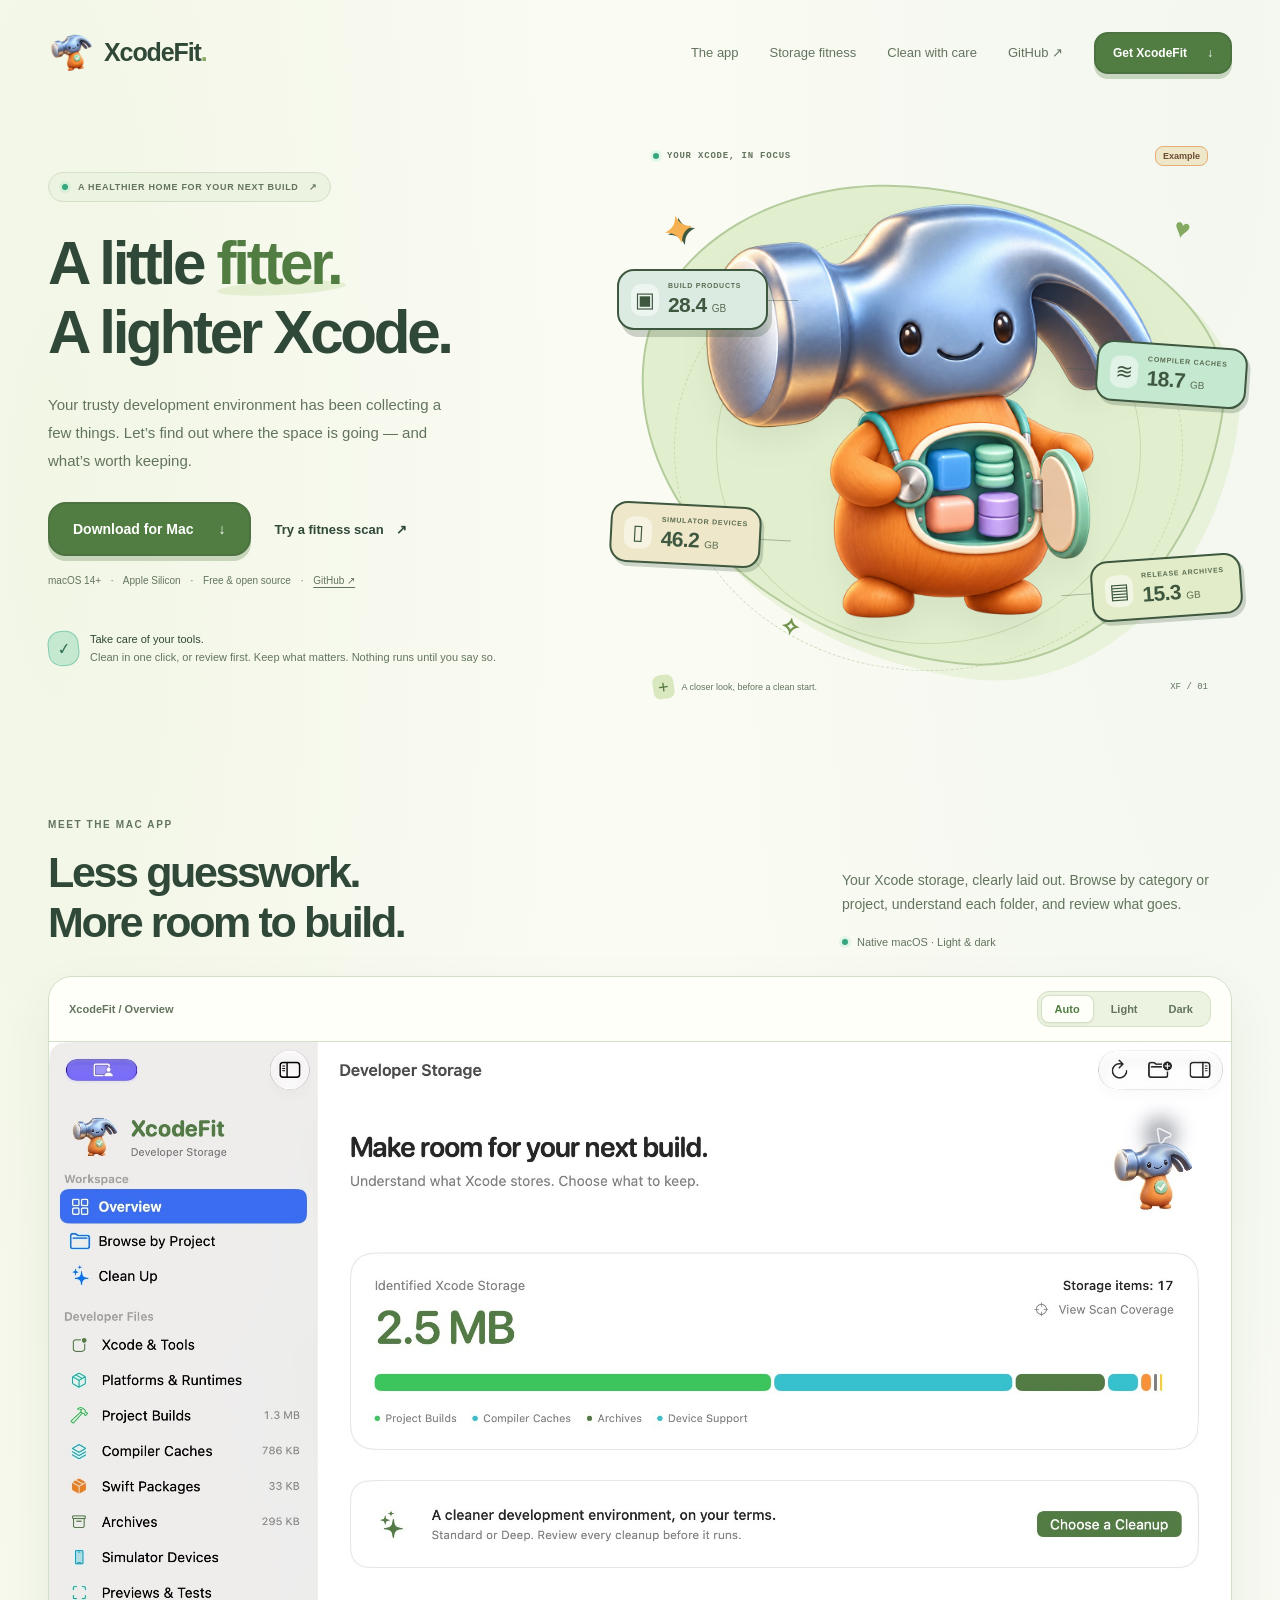
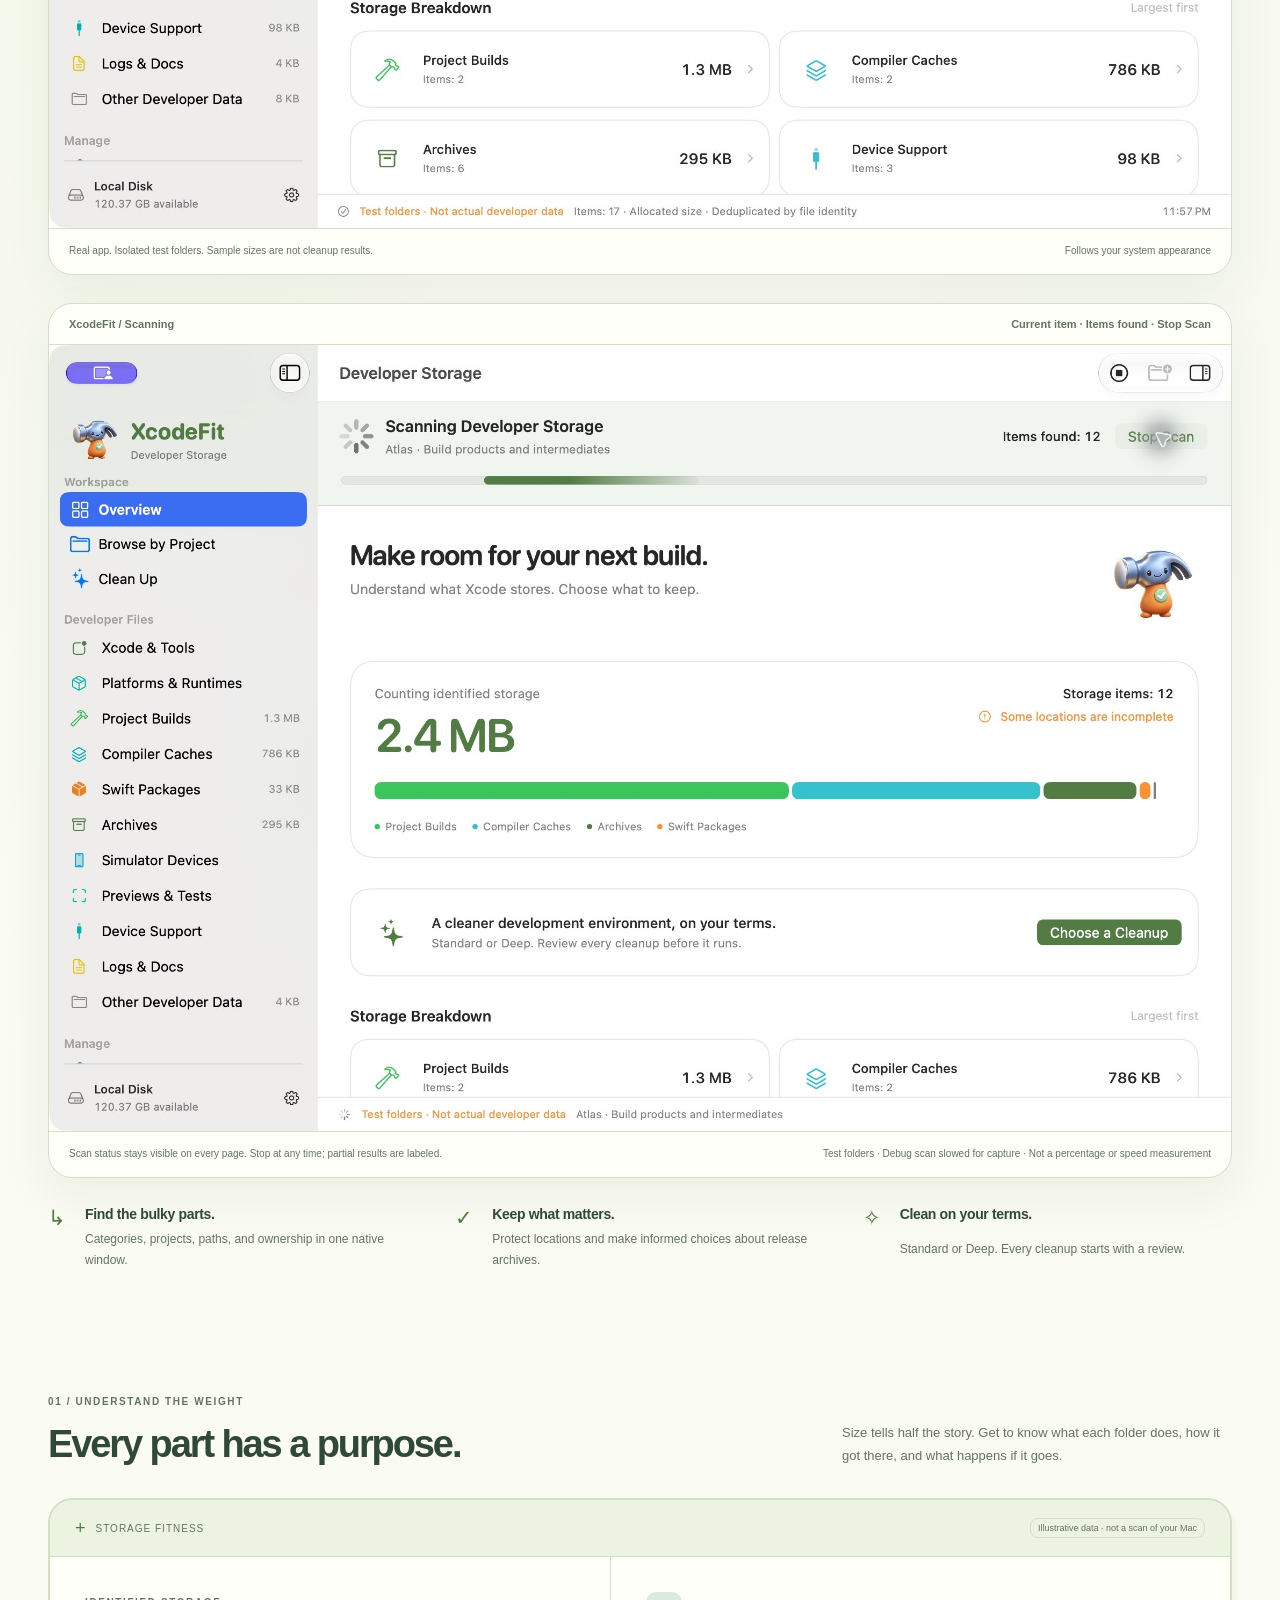
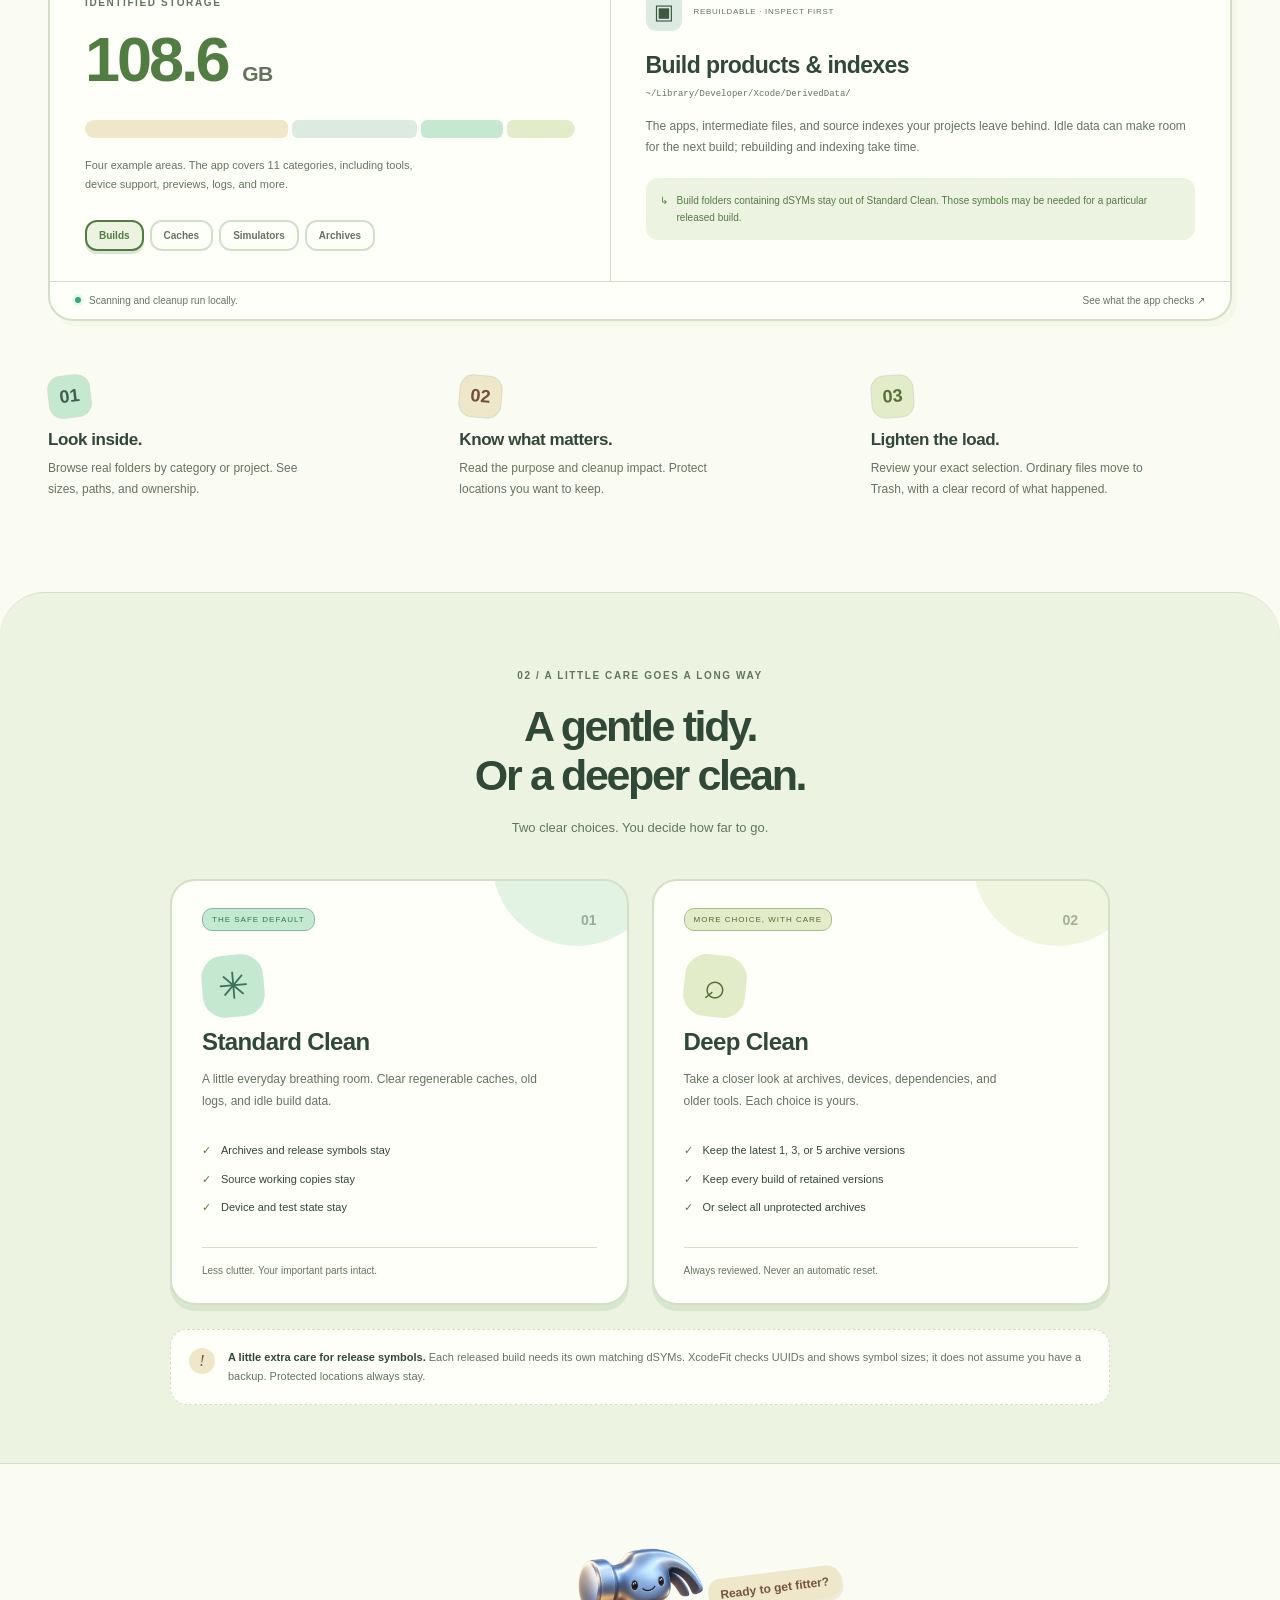
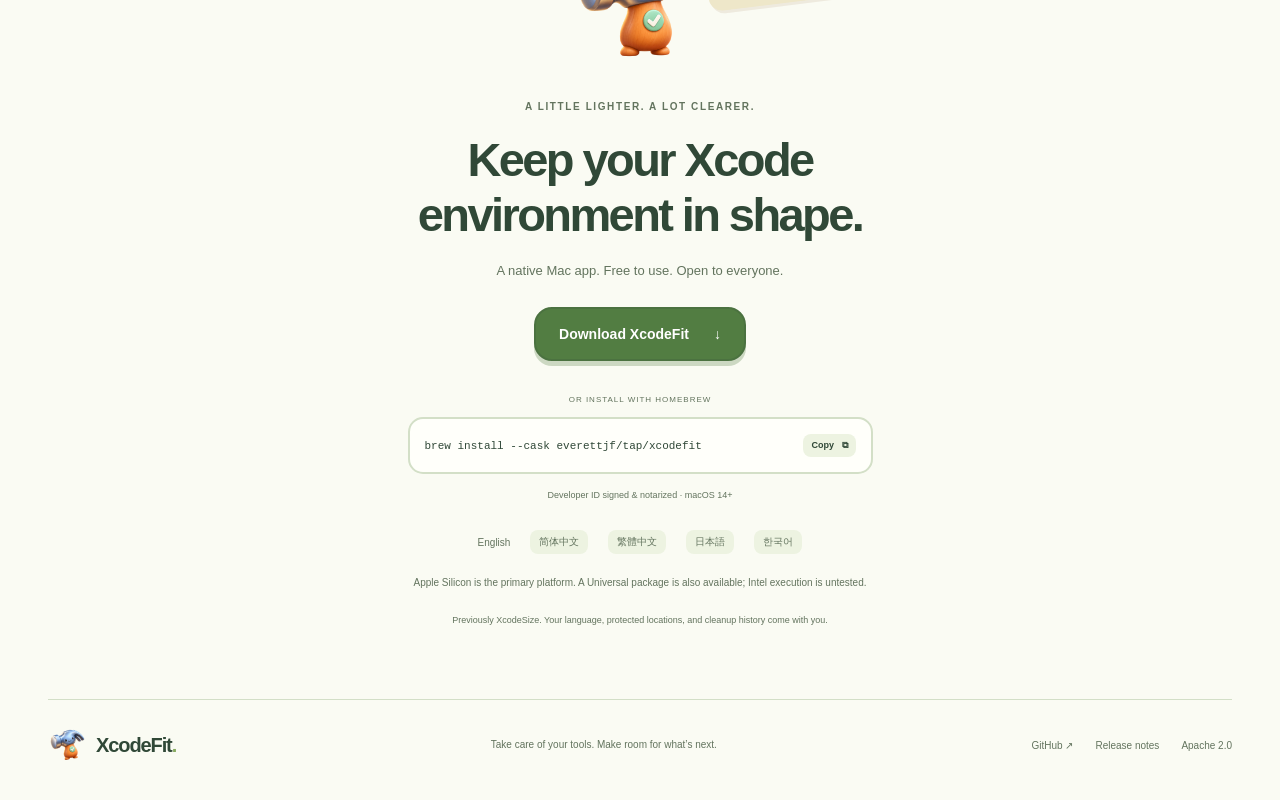
==== commit b961aff3: "Describe one-click cleanup on the website and README Co-Authored-By: Claude Fable 5.2 <noreply@anthr" ====
--- a/web/index.html
+++ b/web/index.html
@@ -7,9 +7,9 @@
   <meta name="theme-color" content="#fafbf3" media="(prefers-color-scheme: light)"><meta name="theme-color" content="#171717" media="(prefers-color-scheme: dark)">
   <title>XcodeFit — A little fitter. A lighter Xcode.</title>
   <meta name="description" content="Get your Xcode storage in shape. Find bulky builds, caches, simulators and archives, understand their purpose, and clean up with care. Free and open source for Mac.">
-  <link rel="canonical" href="https://xnu.app/xcodefit/">
-  <meta property="og:title" content="XcodeFit — A little fitter. A lighter Xcode."><meta property="og:description" content="A lighter, fitter home for Xcode. See what's taking space, understand what matters, and choose what to keep."><meta property="og:type" content="website"><meta property="og:url" content="https://xnu.app/xcodefit/"><meta property="og:image" content="https://xnu.app/xcodefit/assets/app-icon.png">
-  <link rel="icon" type="image/png" href="assets/app-icon.png"><link rel="stylesheet" href="styles.css?v=5912b9cc0882"><script src="app.js?v=a8f1d42bcc56" defer></script>
+  <link rel="canonical" href="https://atomsprout.com/xcodefit/">
+  <meta property="og:title" content="XcodeFit — A little fitter. A lighter Xcode."><meta property="og:description" content="A lighter, fitter home for Xcode. See what's taking space, understand what matters, and choose what to keep."><meta property="og:type" content="website"><meta property="og:url" content="https://atomsprout.com/xcodefit/"><meta property="og:image" content="https://atomsprout.com/xcodefit/assets/app-icon.png">
+  <link rel="icon" type="image/png" href="assets/app-icon.png"><link rel="stylesheet" href="styles.css?v=5912b9cc0882"><script src="app.js?v=9e0ee478e859" defer></script>
 </head>
 <body>
 <a class="skip-link" href="#main">Skip to content</a>
@@ -21,7 +21,7 @@
     <p class="hero-description">Your trusty development environment has been collecting a few things. Let’s find out where the space is going — and what’s worth keeping.</p>
     <div class="hero-actions"><a class="button" href="https://github.com/everettjf/homebrew-tap/releases?q=xcodefit&amp;expanded=true">Download for Mac <span aria-hidden="true">↓</span></a><button class="text-button" id="start-checkup">Try a fitness scan <span aria-hidden="true">↗</span></button></div>
     <p class="requirements">macOS 14+ <span>·</span> Apple Silicon <span>·</span> Free &amp; open source <span>·</span> <a href="https://github.com/everettjf/xcodefit">GitHub ↗</a></p>
-    <div class="quiet-promise"><span class="shield" aria-hidden="true">✓</span><p><strong>Take care of your tools.</strong><br>Review first. Keep what matters. Nothing runs automatically.</p></div>
+    <div class="quiet-promise"><span class="shield" aria-hidden="true">✓</span><p><strong>Take care of your tools.</strong><br>Clean in one click, or review first. Keep what matters. Nothing runs until you say so.</p></div>
   </div>
   <div class="checkup-scene" aria-label="Illustrative Xcode storage fitness scan. Select a storage area to learn what it stores.">
     <span class="scene-sticker sticker-star" aria-hidden="true">✦</span><span class="scene-sticker sticker-heart" aria-hidden="true">♥</span><span class="scene-sticker sticker-sparkle" aria-hidden="true">✧</span><div class="scene-grid" aria-hidden="true"></div><div class="orbit orbit-one" aria-hidden="true"></div><div class="orbit orbit-two" aria-hidden="true"></div>
@@ -42,10 +42,10 @@
   </div>
   <figure class="app-preview">
     <div class="app-preview-toolbar"><span class="app-preview-label">XcodeFit / Overview</span><div class="appearance-picker" role="group" aria-label="Screenshot appearance"><button type="button" data-app-theme="auto" aria-pressed="true">Auto</button><button type="button" data-app-theme="light" aria-pressed="false">Light</button><button type="button" data-app-theme="dark" aria-pressed="false">Dark</button></div></div>
-    <a class="app-screenshot-link" href="assets/screenshots/overview-light.jpg" id="app-screenshot-link" data-screenshot="overview" target="_blank" rel="noopener" aria-label="Open full-size XcodeFit overview screenshot">
+    <a class="app-screenshot-link" href="assets/screenshots/overview-light.jpg?v=107-compact" id="app-screenshot-link" data-screenshot="overview" target="_blank" rel="noopener" aria-label="Open full-size XcodeFit overview screenshot">
       <picture id="app-overview-picture">
-        <source id="app-overview-dark" media="(prefers-color-scheme: dark)" srcset="assets/screenshots/overview-dark.jpg">
-        <img src="assets/screenshots/overview-light.jpg" alt="XcodeFit’s native overview with storage categories, folder sizes, scan coverage, and cleanup access. Captured using isolated test folders." width="2200" height="1464" loading="lazy" decoding="async">
+        <source id="app-overview-dark" media="(prefers-color-scheme: dark)" srcset="assets/screenshots/overview-dark.jpg?v=107-compact">
+        <img src="assets/screenshots/overview-light.jpg?v=107-compact" alt="XcodeFit’s native overview with storage categories, folder sizes, scan coverage, and cleanup access. Captured using isolated test folders." width="2200" height="1464" loading="lazy" decoding="async">
       </picture>
       <span class="app-screenshot-hint" aria-hidden="true">View full size ↗</span>
     </a>
@@ -53,9 +53,9 @@
   </figure>
   <figure class="app-preview scan-preview">
     <div class="app-preview-toolbar"><span class="app-preview-label">XcodeFit / Scanning</span><span class="app-preview-label">Current item · Items found · Stop Scan</span></div>
-    <a class="app-screenshot-link" data-screenshot="scanning" href="assets/screenshots/scanning-light.jpg" target="_blank" rel="noopener" aria-label="Open full-size XcodeFit scanning screenshot">
-      <picture><source media="(prefers-color-scheme: dark)" srcset="assets/screenshots/scanning-dark.jpg">
-        <img src="assets/screenshots/scanning-light.jpg" alt="XcodeFit scanning isolated test folders, with a prominent scan banner, discovered item count, and Stop Scan button." width="2200" height="1464" loading="lazy" decoding="async">
+    <a class="app-screenshot-link" data-screenshot="scanning" href="assets/screenshots/scanning-light.jpg?v=107-compact" target="_blank" rel="noopener" aria-label="Open full-size XcodeFit scanning screenshot">
+      <picture><source media="(prefers-color-scheme: dark)" srcset="assets/screenshots/scanning-dark.jpg?v=107-compact">
+        <img src="assets/screenshots/scanning-light.jpg?v=107-compact" alt="XcodeFit scanning isolated test folders, with a prominent scan banner, discovered item count, and Stop Scan button." width="2200" height="1464" loading="lazy" decoding="async">
       </picture><span class="app-screenshot-hint" aria-hidden="true">View full size ↗</span>
     </a>
     <figcaption><span>Scan status stays visible on every page. Stop at any time; partial results are labeled.</span><span>Test folders · Debug scan slowed for capture · Not a percentage or speed measurement</span></figcaption>
